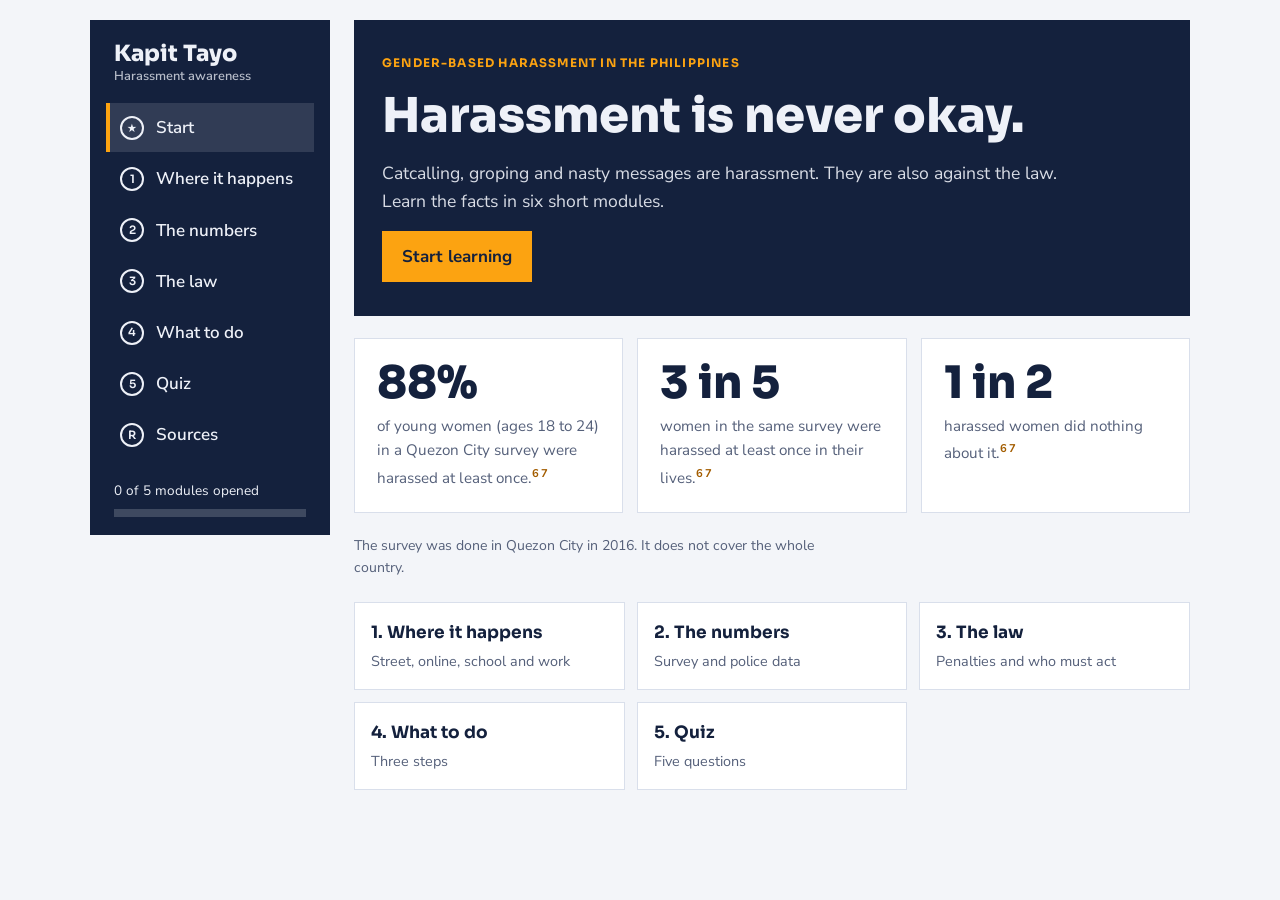
==== index.html @ bfb2dc69 "Add files via upload" ====
<!doctype html>
<html lang="en">
<head>
<meta charset="utf-8">
<meta name="viewport" content="width=device-width, initial-scale=1">
<title>Kapit Tayo</title>
<link rel="preconnect" href="https://fonts.googleapis.com">
<link rel="preconnect" href="https://fonts.gstatic.com" crossorigin>
<link href="https://fonts.googleapis.com/css2?family=Nunito+Sans:wght@400;600;700&family=Sora:wght@600;700;800&display=swap" rel="stylesheet">
<link rel="stylesheet" href="style.css">

</head>
<body>
<div class="app">
  <aside class="side">
    <div class="brand">Kapit Tayo<span>Harassment awareness</span></div>
    <nav class="nav" id="nav" aria-label="Modules"></nav>
    <div class="prog"><span id="prog-t">0 of 6 modules opened</span><div class="bar"><i id="prog-b"></i></div></div>
  </aside>

  <main class="main">

    <!-- START -->
    <section class="mod" id="m-start">
      <div class="hero">
        <span class="eyebrow">Gender-based harassment in the Philippines</span>
        <h1>Harassment is never okay.</h1>
        <p>Catcalling, groping and nasty messages are harassment. They are also against the law. Learn the facts in six short modules.</p>
        <button class="btn" type="button" data-go="places">Start learning</button>
      </div>
      <div class="grid3">
        <div class="card big-card"><span class="big">88%</span><p>of young women (ages 18 to 24) in a Quezon City survey were harassed at least once.<sup><a href="#r6">6</a><a href="#r7">7</a></sup></p></div>
        <div class="card big-card"><span class="big">3 in 5</span><p>women in the same survey were harassed at least once in their lives.<sup><a href="#r6">6</a><a href="#r7">7</a></sup></p></div>
        <div class="card big-card"><span class="big">1 in 2</span><p>harassed women did nothing about it.<sup><a href="#r6">6</a><a href="#r7">7</a></sup></p></div>
      </div>
      <p class="note">The survey was done in Quezon City in 2016. It does not cover the whole country.</p>
      <div class="todo" id="todo"></div>
    </section>

    <!-- PLACES -->
    <section class="mod" id="m-places" hidden>
      <div class="mod-head"><span class="eyebrow">Module 1</span><h2>Where it happens</h2><p>One law, the Safe Spaces Act (RA 11313), covers all three places. Open each one.<sup><a href="#r1">1</a><a href="#r4">4</a></sup></p></div>
      <details class="acc" open>
        <summary>On the street and in public</summary>
        <div class="acc-body">
          <div><h3>What it looks like</h3><ul><li>Catcalling and whistling</li><li>Unwanted invitations</li><li>Sexist or hateful insults</li><li>Touching or groping</li><li>Flashing</li></ul><p class="note" style="margin-top:8px">All are listed in the Act.<sup><a href="#r3">3</a></sup></p></div>
          <div><h3>What the law says</h3><p>It is a crime in streets, jeepneys, malls and other public places.<sup><a href="#r14">14</a></sup></p><p>A first offense can mean a fine starting at PHP 1,000 plus community service. Serious acts can mean jail or a PHP 30,000 fine.<sup><a href="#r1">1</a></sup></p></div>
          <div><h3>What to do</h3><p>Tell the staff of the place, the police or your local hotline. They must call the police and share CCTV footage when a court asks.<sup><a href="#r2">2</a></sup></p></div>
        </div>
      </details>
      <details class="acc">
        <summary>Online</summary>
        <div class="acc-body">
          <div><h3>What it looks like</h3><ul><li>Online stalking</li><li>Nonstop unwanted messages</li><li>Sexual or sexist threats and insults</li><li>Sharing someone's private photos or videos</li></ul><p class="note" style="margin-top:8px">Listed in the Act.<sup><a href="#r1">1</a><a href="#r4">4</a></sup></p></div>
          <div><h3>What the law says</h3><p>The penalty is a fine of PHP 100,000 to PHP 500,000, jail time, or both.<sup><a href="#r5">5</a></sup></p><p>Private messages count too.<sup><a href="#r1">1</a></sup></p></div>
          <div><h3>What to do</h3><p>Take screenshots first. Then report to the PNP Anti-Cybercrime Group.<sup><a href="#r5">5</a></sup> Its AlengPulis helpline is for women and children.<sup><a href="#r13">13</a></sup></p></div>
        </div>
      </details>
      <details class="acc">
        <summary>At school and at work</summary>
        <div class="acc-body">
          <div><h3>What it looks like</h3><ul><li>Unwanted sexual comments or touching</li><li>Asking for sexual favors</li><li>Behavior that hurts a person's dignity</li></ul><p class="note" style="margin-top:8px">Covered by the Act.<sup><a href="#r1">1</a><a href="#r15">15</a></sup></p></div>
          <div><h3>What the law says</h3><p>The 2019 law widened the old 1995 law.<sup><a href="#r15">15</a></sup></p><p>Bosses and school heads can be punished if they ignore a report.<sup><a href="#r4">4</a></sup></p></div>
          <div><h3>What to do</h3><p>Tell HR or the school committee (CODI). Employers and schools must act on your report.<sup><a href="#r5">5</a></sup></p></div>
        </div>
      </details>
      <button class="btn" type="button" data-go="numbers">Next: The numbers</button>
    </section>

    <!-- NUMBERS -->
    <section class="mod" id="m-numbers" hidden>
      <div class="mod-head"><span class="eyebrow">Module 2</span><h2>The numbers</h2><p>Data from a 2016 survey of women in Quezon City, and from police records on online abuse.</p></div>
      <div class="card">
        <h3 style="margin-bottom:16px">Street harassment survey</h3>
        <div class="rows" id="rows-street"></div>
        <p class="note" style="margin-top:16px">Source: Social Weather Stations for UN Women and Quezon City.<sup><a href="#r6">6</a><a href="#r8">8</a></sup> It shows a pattern, not a count for the whole country.</p>
      </div>
      <div class="grid2">
        <div class="card"><span class="eyebrow">Sextortion cases</span><div class="compare" style="margin-top:8px"><span>110</span><em>&rarr;</em><span>121</span></div><p class="note" style="margin-top:6px"><span class="tag-up">Up 10%</span> from 2022 to 2023.<sup><a href="#r11">11</a></sup> Sextortion means threatening to share private photos to force someone.</p></div>
        <div class="card"><span class="eyebrow">Voyeurism cases</span><div class="compare" style="margin-top:8px"><span>294</span><em>&rarr;</em><span>347</span></div><p class="note" style="margin-top:6px"><span class="tag-up">Up 18%</span> from 2023 to 2024.<sup><a href="#r11">11</a></sup> Voyeurism means secretly recording or spying on someone.</p></div>
      </div>
      <div class="card">
        <h3 style="margin-bottom:6px">Most common online complaints</h3>
        <p class="note" style="margin-bottom:16px">Share of complaints from women and children to the PNP helpline.<sup><a href="#r10">10</a></sup></p>
        <div class="rows" id="rows-online"></div>
        <p class="note" style="margin-top:16px">Many cases are never reported, so the real numbers are higher. Worldwide, nearly 60% of women have faced online violence, says the UN Population Fund.<sup><a href="#r12">12</a></sup> Percent changes are calculated from the source figures.</p>
      </div>
      <button class="btn" type="button" data-go="law">Next: The law</button>
    </section>

    <!-- LAW -->
    <section class="mod" id="m-law" hidden>
      <div class="mod-head"><span class="eyebrow">Module 3</span><h2>The law, simply</h2><p>The Safe Spaces Act was signed in April 2019.<sup><a href="#r1">1</a></sup> Motive does not matter. Saying "it was just a joke" is not an excuse.<sup><a href="#r2">2</a></sup></p></div>
      <div class="ladder">
        <div><span class="eyebrow">Public spaces</span><span class="big">PHP 1,000<small>to PHP 30,000 or 11 to 30 days in jail</small></span><p>For a first offense, depending on the act.<sup><a href="#r1">1</a></sup></p></div>
        <div><span class="eyebrow">Online</span><span class="big">PHP 100,000<small>to PHP 500,000, jail, or both</small></span><p>Set by the court.<sup><a href="#r5">5</a></sup></p></div>
        <div><span class="eyebrow">Whole Act</span><span class="big">6 days<small>to 6 months in prison</small></span><p>Fines run from PHP 1,000 to PHP 500,000.<sup><a href="#r2">2</a></sup></p></div>
      </div>
      <div class="card who">
        <h3>Who has to act</h3>
        <div><b>Bars, malls, cinemas</b><span>Put up warning signs with a hotline number and help victims report.<sup><a href="#r2">2</a><a href="#r14">14</a></sup></span></div>
        <div><b>Local government</b><span>Make local rules and run a hotline.<sup><a href="#r3">3</a></sup></span></div>
        <div><b>Bosses and school heads</b><span>Act on reports, or be held responsible.<sup><a href="#r4">4</a></sup></span></div>
        <div><b>Police online unit</b><span>Takes complaints about online harassment.<sup><a href="#r5">5</a></sup></span></div>
      </div>
      <div class="card">
        <h3 style="margin-bottom:12px">Related laws</h3>
        <div class="chips">
          <div class="chip"><b>RA 11313</b>Safe Spaces Act<sup><a href="#r1">1</a></sup></div>
          <div class="chip"><b>RA 7877</b>Anti-Sexual Harassment Act of 1995<sup><a href="#r15">15</a></sup></div>
          <div class="chip"><b>RA 9710</b>Magna Carta of Women<sup><a href="#r9">9</a></sup></div>
          <div class="chip"><b>RA 9262</b>Law on violence against women and children<sup><a href="#r16">16</a></sup></div>
        </div>
      </div>
      <button class="btn" type="button" data-go="help">Next: What to do</button>
    </section>

    <!-- HELP -->
    <section class="mod" id="m-help" hidden>
      <div class="mod-head"><span class="eyebrow">Module 4</span><h2>What to do</h2><p>Half of the women who were harassed did nothing, and some were too afraid.<sup><a href="#r6">6</a></sup> Go through three steps.</p></div>
      <div class="card stepper" id="stepper" aria-live="polite"></div>
      <button class="btn" type="button" data-go="quiz">Next: Quiz</button>
    </section>

    <!-- QUIZ -->
    <section class="mod" id="m-quiz" hidden>
      <div class="mod-head"><span class="eyebrow">Module 5</span><h2>Check what you learned</h2><p>Five questions. Pick one answer each.</p></div>
      <div class="card q" id="quiz" aria-live="polite"></div>
      <div class="card">
        <h3 style="margin-bottom:12px">Talk about it</h3>
        <div class="grid3">
          <p>Have you seen this happen? What did people do?</p>
          <p>Why do some people stay silent?</p>
          <p>How can our school or barangay make reporting easier?</p>
        </div>
      </div>
    </section>

    <!-- SOURCES -->
    <section class="mod" id="m-sources" hidden>
      <div class="mod-head"><span class="eyebrow">References</span><h2>Sources</h2></div>
      <div class="card">
        <ol class="refs">
          <li id="r1">Rappler. <em>Duterte signs Safe Spaces Act (RA 11313)</em>, April 2019. <a href="https://www.rappler.com/?p=235481" target="_blank" rel="noopener">rappler.com</a></li>
          <li id="r2">PTV News. <em>PRRD signs law imposing heftier fines for sexual harassment</em>. <a href="https://ptvnews.ph/?p=125613" target="_blank" rel="noopener">ptvnews.ph</a></li>
          <li id="r3">Senate of the Philippines. <em>Legislative bulletin: RA 11313, Safe Spaces Act</em>, September 2020. <a href="https://legacy.senate.gov.ph/publications/ELLS/IB%20RA%2011313%20PCW.pdf" target="_blank" rel="noopener">legacy.senate.gov.ph</a></li>
          <li id="r4">Asian Development Bank, Law and Policy Reform. <em>Safe Spaces Act, Republic Act No. 11313</em>. <a href="https://lpr.adb.org/resource/safe-spaces-act-republic-act-no-11313-philippines" target="_blank" rel="noopener">lpr.adb.org</a></li>
          <li id="r5">Jur.ph. <em>Safe Spaces Act: definitions, penalties and mandates</em>. <a href="https://jur.ph/law/facts/safe-spaces-act" target="_blank" rel="noopener">jur.ph</a></li>
          <li id="r6">UN Women Asia-Pacific. <em>QC's pioneering law to stop street harassment</em>, March 2016. <a href="https://asiapacific.unwomen.org/en/news-and-events/stories/2016/03/qcs-pioneering-law-to-stop-street-harassment" target="_blank" rel="noopener">asiapacific.unwomen.org</a></li>
          <li id="r7">Rappler. <em>How safe are Philippine streets for women?</em> (SWS Safe Cities Quezon City survey), March 2016. <a href="https://www.rappler.com/?p=124993" target="_blank" rel="noopener">rappler.com</a></li>
          <li id="r8">Stop Street Harassment. <em>New street harassment studies in the Philippines</em>, summarizing the SWS February 2016 survey. <a href="https://stopstreetharassment.org/?p=20716" target="_blank" rel="noopener">stopstreetharassment.org</a></li>
          <li id="r9">BusinessWorld. <em>SWS baseline study on street harassment</em>, by Nickky Faustine P. de Guzman. <a href="https://www.bworldonline.com/?p=11534" target="_blank" rel="noopener">bworldonline.com</a></li>
          <li id="r10">Manila Bulletin. <em>What are the 5 common online crimes vs women and children? PNP-ACG reveals</em>, March 6, 2024. <a href="https://mb.com.ph/2024/3/6/what-are-the-5-common-online-crime-vs-women-and-children-pnp-acg-reveals" target="_blank" rel="noopener">mb.com.ph</a></li>
          <li id="r11">Foundation for Media Alternatives. <em>Online Gender-Based Violence in the Philippines: 2025 Mid-year Report</em> (citing PNP-ACG figures). <a href="https://fma.ph/?p=13188" target="_blank" rel="noopener">fma.ph</a></li>
          <li id="r12">Foundation for Media Alternatives. <em>2024 Online Gender-Based Violence Report</em> (citing UNFPA and the Economist Intelligence Unit). <a href="https://fma.ph/2024-online-gender-based-violence-report/" target="_blank" rel="noopener">fma.ph</a></li>
          <li id="r13">Commission on Human Rights. <em>Statement commending the activation of the PNP virtual helpline for women and children</em>. <a href="https://chr.gov.ph/tl/2024/statements/press-statement/statement-of-the-commission-on-human-rights-commending-the-activation-of-the-pnp-virtual-helpline-for-women-and-children" target="_blank" rel="noopener">chr.gov.ph</a></li>
          <li id="r14">Batas Natin. <em>RA No. 11313, Safe Spaces Act</em> (full text). <a href="https://batasnatin.com/laws/ra-11313" target="_blank" rel="noopener">batasnatin.com</a></li>
          <li id="r15">Interaksyon. <em>Philippines' streets should be safer for women with new law signed</em>, May 29, 2019. <a href="https://interaksyon.philstar.com/trends-spotlights/2019/05/29/149719/safe-streets-public-spaces-act/amp/" target="_blank" rel="noopener">interaksyon.philstar.com</a></li>
          <li id="r16">Foundation for Media Alternatives. <em>Mapping online gender-based violence in the Philippines</em>, 2018 (names RA 9262 among laws applied by the PNP-ACG). <a href="https://fma.ph/recognising-and-responding-online-gender-based-violence-in-the-philippines/" target="_blank" rel="noopener">fma.ph</a></li>
        </ol>
      </div>
      <p class="foot">Midterm project: Gender-responsive Digital Platform. Statistics were last checked in October 2026.</p>
    </section>
  </main>
</div>

<script src="script.js"></script>

</body>
</html>
---- style.css ----
html { color-scheme: light; }
body { margin: 0; }
img { max-width: 100%; }
[hidden] { display: none !important; }

/* Layout concept: a small learning app. A navy sidebar lists the modules, one module shows at a time in the main panel, and a progress counter tracks what has been opened. */
:root {
  --bg: #f3f5f9;
  --card: #ffffff;
  --fg: #14213d;
  --muted: #55607a;
  --line: #d9dfeb;
  --side: #14213d;
  --on-side: #eef1f8;
  --accent: #fca311;
  --accent-ink: #14213d;
  --accent-text: #a35d00;
  --ok: #17784b;
  --bad: #b3261e;
  --font-display: "Sora", system-ui, sans-serif;
  --font-body: "Nunito Sans", system-ui, -apple-system, "Segoe UI", sans-serif;
}
@media (prefers-color-scheme: dark) {
  :root:not([data-theme="light"]) {
    --bg: #0b1120; --card: #141c30; --fg: #e9eef8; --muted: #9aa7c2; --line: #263250;
    --side: #080d19; --on-side: #eef1f8; --accent-text: #fca311; --ok: #4fd09a; --bad: #ff8d84; color-scheme: dark;
  }
}
:root[data-theme="dark"] {
  --bg: #0b1120; --card: #141c30; --fg: #e9eef8; --muted: #9aa7c2; --line: #263250;
  --side: #080d19; --on-side: #eef1f8; --accent-text: #fca311; --ok: #4fd09a; --bad: #ff8d84; color-scheme: dark;
}

* { box-sizing: border-box; }
body { background: var(--bg); color: var(--fg); font-family: var(--font-body); font-size: 17px; line-height: 1.6; padding-inline: 16px; padding-block: 20px 40px; }
.app { max-width: 1100px; margin-inline: auto; display: grid; grid-template-columns: 240px minmax(0, 1fr); gap: 24px; align-items: start; }
h1, h2, h3 { font-family: var(--font-display); margin: 0; line-height: 1.12; text-wrap: balance; }
h1 { font-size: clamp(2rem, 5vw, 3rem); font-weight: 800; }
h2 { font-size: clamp(1.6rem, 4vw, 2.2rem); font-weight: 800; }
h3 { font-size: 1.1rem; font-weight: 700; }
p { margin: 0; max-width: 62ch; }
a { color: var(--accent-text); text-underline-offset: 3px; }
button, summary { font: inherit; }
a:focus-visible, button:focus-visible, summary:focus-visible { outline: 3px solid var(--accent); outline-offset: 2px; }
sup a { font-size: 0.7rem; text-decoration: none; font-weight: 700; padding: 0 1px; }
.eyebrow { font-family: var(--font-display); font-size: 0.74rem; font-weight: 700; letter-spacing: 0.1em; text-transform: uppercase; color: var(--accent-text); }

/* sidebar */
.side { background: var(--side); color: var(--on-side); padding: 22px 16px 18px; position: sticky; top: 16px; display: flex; flex-direction: column; gap: 20px; }
.brand { font-family: var(--font-display); font-weight: 800; font-size: 1.4rem; line-height: 1; padding-inline: 8px; }
.brand span { display: block; font-family: var(--font-body); font-weight: 600; font-size: 0.8rem; opacity: 0.75; margin-top: 6px; }
.nav { display: flex; flex-direction: column; gap: 2px; }
.nav button { display: flex; align-items: center; gap: 12px; text-align: left; background: transparent; color: var(--on-side); border: 0; border-left: 4px solid transparent; padding: 11px 10px; cursor: pointer; font-weight: 600; }
.nav button:hover { background: rgba(255, 255, 255, 0.08); }
.nav button[aria-current="page"] { background: rgba(255, 255, 255, 0.12); border-left-color: var(--accent); }
.nav .n { width: 24px; height: 24px; border: 2px solid var(--on-side); border-radius: 50%; display: grid; place-items: center; font-size: 0.72rem; font-family: var(--font-display); flex: none; }
.nav button.seen .n { background: var(--accent); border-color: var(--accent); color: var(--accent-ink); }
.prog { padding-inline: 8px; font-size: 0.85rem; }
.prog .bar { height: 8px; background: rgba(255, 255, 255, 0.18); margin-top: 8px; }
.prog .bar i { display: block; height: 100%; width: 0; background: var(--accent); }

/* main */
.main { min-width: 0; }
.mod[hidden] { display: none; }
.mod { display: flex; flex-direction: column; gap: 22px; }
.mod-head { display: flex; flex-direction: column; gap: 8px; }
.mod-head p { color: var(--muted); }
.card { background: var(--card); border: 1px solid var(--line); padding: 22px; }
.grid3 { display: grid; grid-template-columns: repeat(3, minmax(0, 1fr)); gap: 14px; }
.grid2 { display: grid; grid-template-columns: repeat(2, minmax(0, 1fr)); gap: 14px; }
.btn { background: var(--accent); color: var(--accent-ink); border: 0; font-weight: 700; padding: 12px 20px; cursor: pointer; align-self: flex-start; }
.btn.ghost { background: transparent; color: var(--fg); border: 2px solid var(--fg); padding: 10px 18px; }
.btn:disabled { opacity: 0.4; cursor: default; }
.note { font-size: 0.88rem; color: var(--muted); }

/* start */
.hero { background: var(--side); color: var(--on-side); padding: 34px 28px; display: flex; flex-direction: column; gap: 16px; }
.hero p { color: var(--on-side); opacity: 0.9; font-size: 1.1rem; }
.hero .eyebrow { color: var(--accent); }
.big { font-family: var(--font-display); font-weight: 800; font-size: 2.8rem; line-height: 1; }
.big-card { display: flex; flex-direction: column; gap: 8px; }
.big-card p { font-size: 0.95rem; color: var(--muted); }
.todo { display: grid; grid-template-columns: repeat(3, minmax(0, 1fr)); gap: 12px; }
.todo button { text-align: left; background: var(--card); border: 1px solid var(--line); color: var(--fg); padding: 16px; cursor: pointer; display: flex; flex-direction: column; gap: 4px; }
.todo button:hover { border-color: var(--accent); }
.todo b { font-family: var(--font-display); }
.todo span { font-size: 0.9rem; color: var(--muted); }

/* accordion */
details.acc { background: var(--card); border: 1px solid var(--line); }
details.acc summary { cursor: pointer; padding: 18px 20px; font-family: var(--font-display); font-weight: 700; font-size: 1.1rem; list-style: none; display: flex; justify-content: space-between; align-items: center; gap: 12px; }
details.acc summary::-webkit-details-marker { display: none; }
details.acc summary::after { content: "+"; font-size: 1.6rem; line-height: 1; color: var(--accent-text); flex: none; }
details.acc[open] summary::after { content: "\2212"; }
details.acc[open] summary { border-bottom: 1px solid var(--line); }
.acc-body { padding: 18px 20px 22px; display: grid; grid-template-columns: repeat(3, minmax(0, 1fr)); gap: 20px; }
.acc-body h3 { color: var(--accent-text); font-size: 0.78rem; letter-spacing: 0.1em; text-transform: uppercase; margin-bottom: 8px; }
.acc-body ul { margin: 0; padding-left: 20px; display: grid; gap: 4px; font-size: 0.97rem; }
.acc-body p { font-size: 0.97rem; }
.acc-body p + p { margin-top: 8px; }

/* bars */
.rows { display: grid; gap: 16px; }
.row-top { display: flex; justify-content: space-between; align-items: baseline; gap: 14px; }
.row-top b { font-family: var(--font-display); font-size: 1.3rem; white-space: nowrap; font-variant-numeric: tabular-nums; }
.row .track { height: 12px; background: var(--line); margin-top: 6px; }
.row .track i { display: block; height: 100%; width: var(--w); background: var(--fg); }
.row.hot .track i { background: var(--accent); }
.compare { display: flex; align-items: baseline; gap: 12px; flex-wrap: wrap; font-family: var(--font-display); font-weight: 800; }
.compare span { font-size: 2.6rem; line-height: 1; font-variant-numeric: tabular-nums; }
.compare em { font-style: normal; color: var(--accent-text); font-size: 1.4rem; }
.compare small { font-family: var(--font-body); font-weight: 600; font-size: 0.85rem; color: var(--muted); }
.tag-up { display: inline-block; background: var(--accent); color: var(--accent-ink); font-weight: 700; font-size: 0.78rem; padding: 2px 9px; }

/* law */
.ladder { display: grid; grid-template-columns: repeat(3, minmax(0, 1fr)); gap: 0; border: 1px solid var(--line); background: var(--card); }
.ladder > div { padding: 20px; display: flex; flex-direction: column; gap: 6px; }
.ladder > div + div { border-left: 1px solid var(--line); }
.ladder .big { font-size: 1.9rem; }
.ladder .big small { font-size: 0.9rem; font-weight: 700; display: block; font-family: var(--font-body); color: var(--muted); margin-top: 4px; }
.ladder p { font-size: 0.93rem; color: var(--muted); }
.who { display: flex; flex-direction: column; gap: 10px; }
.who > div { display: grid; grid-template-columns: minmax(0, 11rem) minmax(0, 1fr); gap: 14px; padding: 14px 0; border-bottom: 1px solid var(--line); }
.who > div:last-child { border-bottom: 0; }
.who b { font-family: var(--font-display); font-size: 0.98rem; }
.chips { display: flex; flex-wrap: wrap; gap: 10px; }
.chip { background: var(--bg); border: 1px solid var(--line); padding: 10px 14px; font-size: 0.92rem; }
.chip b { font-family: var(--font-display); margin-right: 6px; }

/* stepper */
.stepper { display: flex; flex-direction: column; gap: 18px; }
.dots { display: flex; gap: 8px; }
.dots i { width: 36px; height: 6px; background: var(--line); }
.dots i.on { background: var(--accent); }
.stepbox { display: grid; grid-template-columns: 90px minmax(0, 1fr); gap: 20px; align-items: start; min-height: 150px; }
.stepbox .num { font-family: var(--font-display); font-weight: 800; font-size: 5rem; line-height: 0.9; color: var(--accent); }
.stepbox h3 { font-size: 1.5rem; margin-bottom: 8px; }
.btns { display: flex; gap: 10px; }

/* quiz */
.q h3 { font-size: 1.35rem; margin-bottom: 16px; }
.opts { display: grid; gap: 10px; }
.opt { text-align: left; background: var(--bg); color: var(--fg); border: 2px solid var(--line); padding: 13px 16px; cursor: pointer; }
.opt:hover:not(:disabled) { border-color: var(--accent); }
.opt.right { border-color: var(--ok); background: color-mix(in srgb, var(--ok) 14%, var(--card)); }
.opt.wrong { border-color: var(--bad); background: color-mix(in srgb, var(--bad) 12%, var(--card)); }
.opt:disabled { cursor: default; }
.why { margin-top: 16px; min-height: 3em; font-size: 0.97rem; }
.score { font-family: var(--font-display); font-weight: 800; font-size: 3rem; }

/* refs */
.refs { margin: 0; padding-left: 26px; display: grid; gap: 10px; font-size: 0.92rem; }
.refs a { word-break: break-word; }
.foot { font-size: 0.84rem; color: var(--muted); max-width: 70ch; }

@media (max-width: 860px) {
  body { font-size: 16px; padding-block: 0 32px; }
  .app { grid-template-columns: minmax(0, 1fr); gap: 16px; }
  .side { position: sticky; top: env(safe-area-inset-top, 0px); z-index: 10; margin-inline: -16px; padding: 10px 16px 0; gap: 4px; }
  .brand { padding: 0; font-size: 1.15rem; display: flex; align-items: baseline; justify-content: space-between; gap: 10px; }
  .brand span { margin: 0; font-size: 0.75rem; }
  .nav { flex-direction: row; overflow-x: auto; scrollbar-width: none; gap: 0; }
  .nav button { border-left: 0; border-bottom: 4px solid transparent; padding: 10px 12px; white-space: nowrap; }
  .nav button[aria-current="page"] { border-bottom-color: var(--accent); }
  .prog { display: none; }
  .grid3, .grid2, .todo, .acc-body, .ladder { grid-template-columns: minmax(0, 1fr); }
  .ladder > div + div { border-left: 0; border-top: 1px solid var(--line); }
  .who > div { grid-template-columns: minmax(0, 1fr); gap: 4px; }
  .stepbox { grid-template-columns: minmax(0, 1fr); gap: 8px; }
  .stepbox .num { font-size: 3.4rem; }
  .hero { padding: 26px 20px; }
}
@media (prefers-reduced-motion: reduce) { * { scroll-behavior: auto !important; transition: none !important; } }
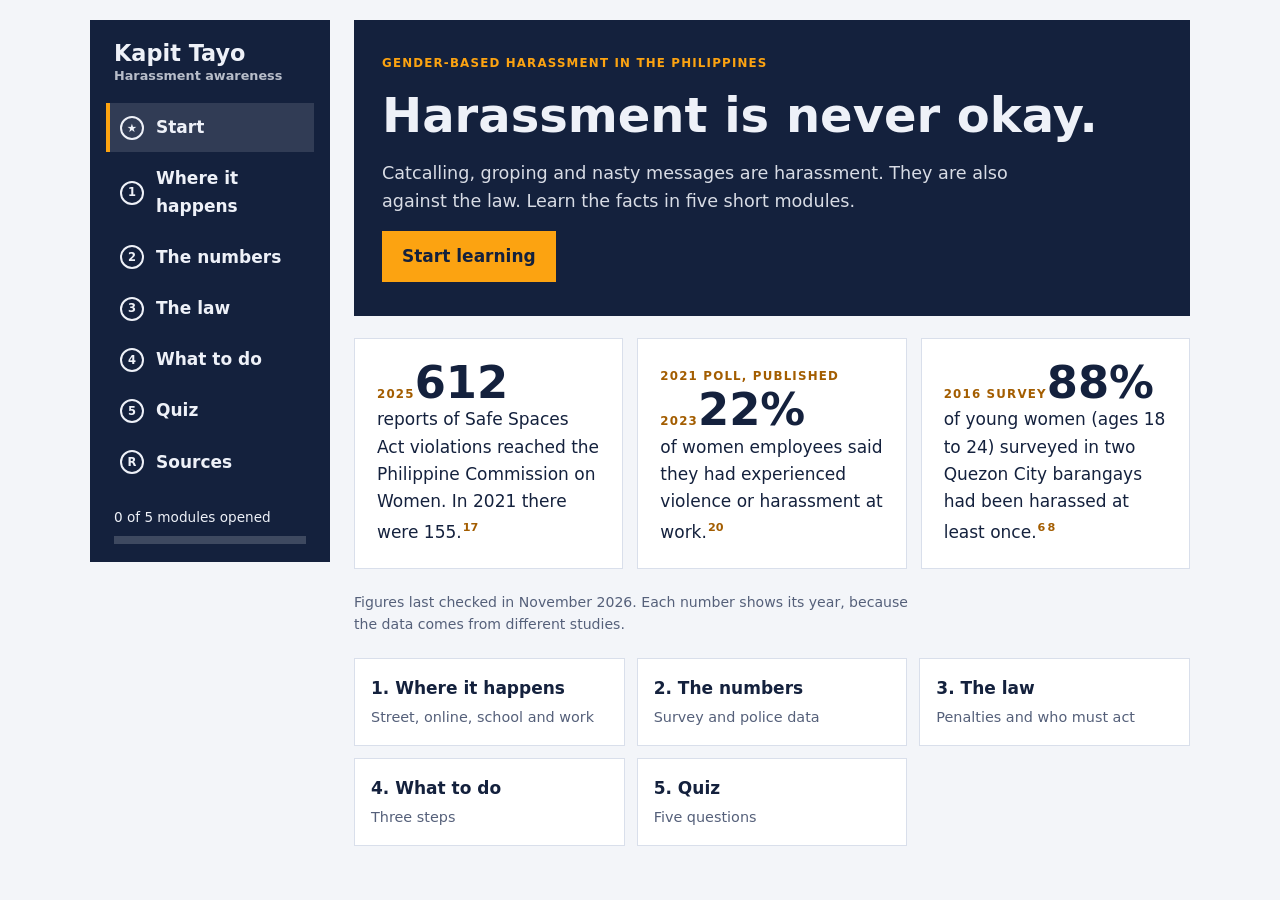
==== commit 406ec514: "Update module counts and content in index.html" ====
--- a/index.html
+++ b/index.html
@@ -6,16 +6,15 @@
 <title>Kapit Tayo</title>
 <link rel="preconnect" href="https://fonts.googleapis.com">
 <link rel="preconnect" href="https://fonts.gstatic.com" crossorigin>
-<link href="https://fonts.googleapis.com/css2?family=Nunito+Sans:wght@400;600;700&family=Sora:wght@600;700;800&display=swap" rel="stylesheet">
+<link href="https://fonts.googleapis.com/css2?family=Nunito:wght@400;600;700;800&display=swap" rel="stylesheet">
 <link rel="stylesheet" href="style.css">
-
 </head>
 <body>
 <div class="app">
   <aside class="side">
     <div class="brand">Kapit Tayo<span>Harassment awareness</span></div>
     <nav class="nav" id="nav" aria-label="Modules"></nav>
-    <div class="prog"><span id="prog-t">0 of 6 modules opened</span><div class="bar"><i id="prog-b"></i></div></div>
+    <div class="prog"><span id="prog-t">0 of 5 modules opened</span><div class="bar"><i id="prog-b"></i></div></div>
   </aside>
 
   <main class="main">
@@ -25,15 +24,15 @@
       <div class="hero">
         <span class="eyebrow">Gender-based harassment in the Philippines</span>
         <h1>Harassment is never okay.</h1>
-        <p>Catcalling, groping and nasty messages are harassment. They are also against the law. Learn the facts in six short modules.</p>
-        <button class="btn" type="button" data-go="places">Start learning</button>
+        <p>Catcalling, groping and nasty messages are harassment. They are also against the law. Learn the facts in five short modules.</p>
+        <button class="btn gold" type="button" data-go="places">Start learning</button>
       </div>
       <div class="grid3">
-        <div class="card big-card"><span class="big">88%</span><p>of young women (ages 18 to 24) in a Quezon City survey were harassed at least once.<sup><a href="#r6">6</a><a href="#r7">7</a></sup></p></div>
-        <div class="card big-card"><span class="big">3 in 5</span><p>women in the same survey were harassed at least once in their lives.<sup><a href="#r6">6</a><a href="#r7">7</a></sup></p></div>
-        <div class="card big-card"><span class="big">1 in 2</span><p>harassed women did nothing about it.<sup><a href="#r6">6</a><a href="#r7">7</a></sup></p></div>
-      </div>
-      <p class="note">The survey was done in Quezon City in 2016. It does not cover the whole country.</p>
+        <div class="card fig"><span class="eyebrow">2025</span><span class="big">612</span><p>reports of Safe Spaces Act violations reached the Philippine Commission on Women. In 2021 there were 155.<sup><a href="#r17">17</a></sup></p></div>
+        <div class="card fig"><span class="eyebrow">2021 poll, published 2023</span><span class="big">22%</span><p>of women employees said they had experienced violence or harassment at work.<sup><a href="#r20">20</a></sup></p></div>
+        <div class="card fig"><span class="eyebrow">2016 survey</span><span class="big">88%</span><p>of young women (ages 18 to 24) surveyed in two Quezon City barangays had been harassed at least once.<sup><a href="#r6">6</a><a href="#r8">8</a></sup></p></div>
+      </div>
+      <p class="note">Figures last checked in November 2026. Each number shows its year, because the data comes from different studies.</p>
       <div class="todo" id="todo"></div>
     </section>
 
@@ -69,22 +68,56 @@
 
     <!-- NUMBERS -->
     <section class="mod" id="m-numbers" hidden>
-      <div class="mod-head"><span class="eyebrow">Module 2</span><h2>The numbers</h2><p>Data from a 2016 survey of women in Quezon City, and from police records on online abuse.</p></div>
-      <div class="card">
-        <h3 style="margin-bottom:16px">Street harassment survey</h3>
+      <div class="mod-head"><span class="eyebrow">Module 2</span><h2>The numbers</h2><p>Newest figures first. Each card shows its year and its source.</p></div>
+
+      <div class="card">
+        <div class="card-top"><h3>Reports under the Safe Spaces Act</h3><span class="year">2021 to 2025</span></div>
+        <p class="note">Cases reported to the Philippine Commission on Women (PCW).<sup><a href="#r17">17</a></sup></p>
+        <div class="rows" id="rows-pcw"></div>
+        <p class="note">The PCW says the rise may mean more victims are speaking up, not that harassment itself grew. The PCW also received court orders linked to the Act: 2 in 2022 and 11 in 2025.<sup><a href="#r17">17</a></sup></p>
+      </div>
+
+      <div class="grid3">
+        <div class="card">
+          <span class="eyebrow">Sextortion cases</span>
+          <div class="compare"><span class="big">110</span><em>&rarr;</em><span class="big">121</span></div>
+          <p class="note"><span class="tag-up">Up 10%</span> from 2022 to 2023.<sup><a href="#r11">11</a></sup> Sextortion means threatening to share private photos to force someone.</p>
+        </div>
+        <div class="card">
+          <span class="eyebrow">Voyeurism cases</span>
+          <div class="compare"><span class="big">294</span><em>&rarr;</em><span class="big">347</span></div>
+          <p class="note"><span class="tag-up">Up 18%</span> from 2023 to 2024.<sup><a href="#r18">18</a></sup> Voyeurism means secretly recording or spying on someone.</p>
+        </div>
+        <div class="card">
+          <span class="eyebrow">Voyeurism, Jan 1 to May 1</span>
+          <div class="compare"><span class="big">141</span><em>&rarr;</em><span class="big">86</span></div>
+          <p class="note"><span class="tag-down">Down 39%</span> from 2024 to 2025.<sup><a href="#r19">19</a></sup> The police credit awareness campaigns.</p>
+        </div>
+      </div>
+      <p class="note">These are cases received by the Philippine National Police (PNP) Anti-Cybercrime Group. Many cases are never reported, so the real numbers are higher.</p>
+
+      <div class="grid2">
+        <div class="card">
+          <h3>Online complaints from women and children</h3>
+          <p class="note">Share of complaints to the PNP helpline.<sup><a href="#r10">10</a></sup></p>
+          <div class="rows" id="rows-online"></div>
+          <p class="note">Debt collection harassment ranked third, but the source gives no percentage for it.<sup><a href="#r10">10</a></sup></p>
+        </div>
+        <div class="card">
+          <h3>At work</h3>
+          <p class="note">Employees who said they had experienced workplace violence or harassment. World Risk Poll 2021, 1,000 Filipinos.<sup><a href="#r20">20</a></sup></p>
+          <div class="rows" id="rows-work"></div>
+          <p class="note">This counts all kinds of violence and harassment, not only sexual harassment.</p>
+        </div>
+      </div>
+
+      <div class="card">
+        <div class="card-top"><h3>Street harassment survey</h3><span class="older">Older data, 2016</span></div>
+        <p class="note">Social Weather Stations (SWS) survey for UN Women and Quezon City, February 2016. It covered two Quezon City barangays, Payatas and Bagong Silangan, so it does not show national rates. It is still the most detailed Philippine street survey we found.<sup><a href="#r6">6</a><a href="#r8">8</a></sup></p>
         <div class="rows" id="rows-street"></div>
-        <p class="note" style="margin-top:16px">Source: Social Weather Stations for UN Women and Quezon City.<sup><a href="#r6">6</a><a href="#r8">8</a></sup> It shows a pattern, not a count for the whole country.</p>
-      </div>
-      <div class="grid2">
-        <div class="card"><span class="eyebrow">Sextortion cases</span><div class="compare" style="margin-top:8px"><span>110</span><em>&rarr;</em><span>121</span></div><p class="note" style="margin-top:6px"><span class="tag-up">Up 10%</span> from 2022 to 2023.<sup><a href="#r11">11</a></sup> Sextortion means threatening to share private photos to force someone.</p></div>
-        <div class="card"><span class="eyebrow">Voyeurism cases</span><div class="compare" style="margin-top:8px"><span>294</span><em>&rarr;</em><span>347</span></div><p class="note" style="margin-top:6px"><span class="tag-up">Up 18%</span> from 2023 to 2024.<sup><a href="#r11">11</a></sup> Voyeurism means secretly recording or spying on someone.</p></div>
-      </div>
-      <div class="card">
-        <h3 style="margin-bottom:6px">Most common online complaints</h3>
-        <p class="note" style="margin-bottom:16px">Share of complaints from women and children to the PNP helpline.<sup><a href="#r10">10</a></sup></p>
-        <div class="rows" id="rows-online"></div>
-        <p class="note" style="margin-top:16px">Many cases are never reported, so the real numbers are higher. Worldwide, nearly 60% of women have faced online violence, says the UN Population Fund.<sup><a href="#r12">12</a></sup> Percent changes are calculated from the source figures.</p>
-      </div>
+      </div>
+
+      <p class="note">Worldwide, nearly 60% of women have faced online violence, says the UN Population Fund.<sup><a href="#r12">12</a></sup> Percent changes on this page are calculated from the source figures.</p>
       <button class="btn" type="button" data-go="law">Next: The law</button>
     </section>
 
@@ -92,9 +125,9 @@
     <section class="mod" id="m-law" hidden>
       <div class="mod-head"><span class="eyebrow">Module 3</span><h2>The law, simply</h2><p>The Safe Spaces Act was signed in April 2019.<sup><a href="#r1">1</a></sup> Motive does not matter. Saying "it was just a joke" is not an excuse.<sup><a href="#r2">2</a></sup></p></div>
       <div class="ladder">
-        <div><span class="eyebrow">Public spaces</span><span class="big">PHP 1,000<small>to PHP 30,000 or 11 to 30 days in jail</small></span><p>For a first offense, depending on the act.<sup><a href="#r1">1</a></sup></p></div>
-        <div><span class="eyebrow">Online</span><span class="big">PHP 100,000<small>to PHP 500,000, jail, or both</small></span><p>Set by the court.<sup><a href="#r5">5</a></sup></p></div>
-        <div><span class="eyebrow">Whole Act</span><span class="big">6 days<small>to 6 months in prison</small></span><p>Fines run from PHP 1,000 to PHP 500,000.<sup><a href="#r2">2</a></sup></p></div>
+        <div><span class="eyebrow">Public spaces</span><span class="big">PHP 1,000</span><span class="sub">up to PHP 30,000 or 11 to 30 days in jail, for a first offense</span><p>The penalty depends on the act.<sup><a href="#r1">1</a></sup></p></div>
+        <div><span class="eyebrow">Online</span><span class="big">PHP 100,000</span><span class="sub">up to PHP 500,000, jail time, or both</span><p>The court decides.<sup><a href="#r5">5</a></sup></p></div>
+        <div><span class="eyebrow">Public vehicles</span><span class="big">License</span><span class="sub">offenders can lose their license</span><p>Applies to harassment in public utility vehicles.<sup><a href="#r4">4</a></sup></p></div>
       </div>
       <div class="card who">
         <h3>Who has to act</h3>
@@ -117,14 +150,14 @@
 
     <!-- HELP -->
     <section class="mod" id="m-help" hidden>
-      <div class="mod-head"><span class="eyebrow">Module 4</span><h2>What to do</h2><p>Half of the women who were harassed did nothing, and some were too afraid.<sup><a href="#r6">6</a></sup> Go through three steps.</p></div>
+      <div class="mod-head"><span class="eyebrow">Module 4</span><h2>What to do</h2><p>In the 2016 survey, half of the women who were harassed did nothing, and some were too afraid.<sup><a href="#r6">6</a></sup> Go through three steps.</p></div>
       <div class="card stepper" id="stepper" aria-live="polite"></div>
       <button class="btn" type="button" data-go="quiz">Next: Quiz</button>
     </section>
 
     <!-- QUIZ -->
     <section class="mod" id="m-quiz" hidden>
-      <div class="mod-head"><span class="eyebrow">Module 5</span><h2>Check what you learned</h2><p>Five questions. Pick one answer each.</p></div>
+      <div class="mod-head"><span class="eyebrow">Module 5</span><h2>Check what you learned</h2><p>Six questions. Pick one answer each.</p></div>
       <div class="card q" id="quiz" aria-live="polite"></div>
       <div class="card">
         <h3 style="margin-bottom:12px">Talk about it</h3>
@@ -151,20 +184,22 @@
           <li id="r8">Stop Street Harassment. <em>New street harassment studies in the Philippines</em>, summarizing the SWS February 2016 survey. <a href="https://stopstreetharassment.org/?p=20716" target="_blank" rel="noopener">stopstreetharassment.org</a></li>
           <li id="r9">BusinessWorld. <em>SWS baseline study on street harassment</em>, by Nickky Faustine P. de Guzman. <a href="https://www.bworldonline.com/?p=11534" target="_blank" rel="noopener">bworldonline.com</a></li>
           <li id="r10">Manila Bulletin. <em>What are the 5 common online crimes vs women and children? PNP-ACG reveals</em>, March 6, 2024. <a href="https://mb.com.ph/2024/3/6/what-are-the-5-common-online-crime-vs-women-and-children-pnp-acg-reveals" target="_blank" rel="noopener">mb.com.ph</a></li>
-          <li id="r11">Foundation for Media Alternatives. <em>Online Gender-Based Violence in the Philippines: 2025 Mid-year Report</em> (citing PNP-ACG figures). <a href="https://fma.ph/?p=13188" target="_blank" rel="noopener">fma.ph</a></li>
-          <li id="r12">Foundation for Media Alternatives. <em>2024 Online Gender-Based Violence Report</em> (citing UNFPA and the Economist Intelligence Unit). <a href="https://fma.ph/2024-online-gender-based-violence-report/" target="_blank" rel="noopener">fma.ph</a></li>
+          <li id="r11">Foundation for Media Alternatives. <em>Online Gender-Based Violence in the Philippines: 2025 Mid-year Report</em> (citing PNP-ACG sextortion figures for 2022 and 2023). <a href="https://fma.ph/online-gender-based-violence-in-the-philippines-2025-mid-year-report/" target="_blank" rel="noopener">fma.ph</a></li>
+          <li id="r12">Foundation for Media Alternatives. <em>2024 Online Gender-Based Violence Report</em> (citing the UN Population Fund). <a href="https://fma.ph/2024-online-gender-based-violence-report/" target="_blank" rel="noopener">fma.ph</a></li>
           <li id="r13">Commission on Human Rights. <em>Statement commending the activation of the PNP virtual helpline for women and children</em>. <a href="https://chr.gov.ph/tl/2024/statements/press-statement/statement-of-the-commission-on-human-rights-commending-the-activation-of-the-pnp-virtual-helpline-for-women-and-children" target="_blank" rel="noopener">chr.gov.ph</a></li>
           <li id="r14">Batas Natin. <em>RA No. 11313, Safe Spaces Act</em> (full text). <a href="https://batasnatin.com/laws/ra-11313" target="_blank" rel="noopener">batasnatin.com</a></li>
           <li id="r15">Interaksyon. <em>Philippines' streets should be safer for women with new law signed</em>, May 29, 2019. <a href="https://interaksyon.philstar.com/trends-spotlights/2019/05/29/149719/safe-streets-public-spaces-act/amp/" target="_blank" rel="noopener">interaksyon.philstar.com</a></li>
           <li id="r16">Foundation for Media Alternatives. <em>Mapping online gender-based violence in the Philippines</em>, 2018 (names RA 9262 among laws applied by the PNP-ACG). <a href="https://fma.ph/recognising-and-responding-online-gender-based-violence-in-the-philippines/" target="_blank" rel="noopener">fma.ph</a></li>
+          <li id="r17">GMA News Online. <em>Why do sexist remarks and harassment persist despite the Safe Spaces Act?</em>, March 31, 2026 (Philippine Commission on Women data, 2021 to 2025). <a href="https://www.gmanetwork.com/news/publicaffairs/content/982107/why-do-sexist-remarks-and-harassment-persist-despite-the-safe-spaces-act/story" target="_blank" rel="noopener">gmanetwork.com</a></li>
+          <li id="r18">Philippine Daily Inquirer. <em>PNP observes increase in voyeurism, online libel cases in 2024</em>, January 2025 (PNP-ACG data). <a href="https://newsinfo.inquirer.net/2025223/pnp-observes-increase-in-voyeurism-online-libel-cases-in-2024" target="_blank" rel="noopener">newsinfo.inquirer.net</a></li>
+          <li id="r19">Daily Tribune. <em>Voyeurism cases down 39% in Q1 2025: PNP</em>, May 15, 2025 (PNP-ACG data, January 1 to May 1). <a href="https://tribune.net.ph/2025/05/15/voyeurism-cases-down-39-in-q1-2025-pnp" target="_blank" rel="noopener">tribune.net.ph</a></li>
+          <li id="r20">The Philippine Star. <em>Around a fifth of Filipino employees have experienced workplace harassment: poll</em>, January 31, 2023 (Lloyd's Register Foundation and Gallup, World Risk Poll 2021). <a href="https://www.philstar.com/headlines/2023/01/31/2241812/around-fifth-filipino-employees-have-experienced-workplace-harassment-poll" target="_blank" rel="noopener">philstar.com</a></li>
         </ol>
       </div>
-      <p class="foot">Midterm project: Gender-responsive Digital Platform. Statistics were last checked in October 2026.</p>
+      <p class="foot">Midterm project: Gender-responsive Digital Platform. Figures last checked in November 2026.</p>
     </section>
   </main>
 </div>
-
 <script src="script.js"></script>
-
 </body>
 </html>
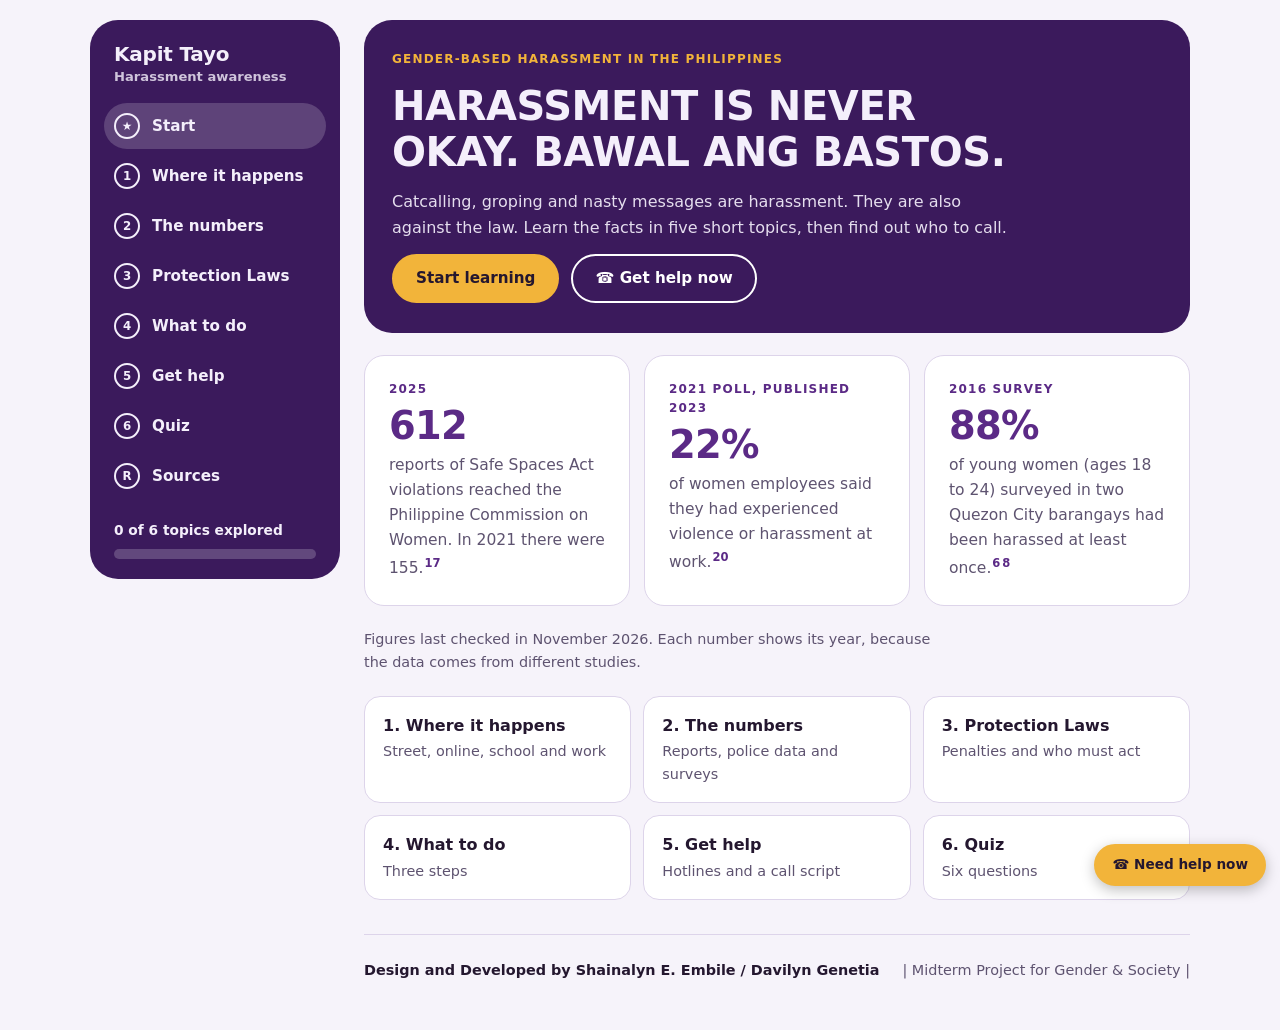
==== commit 113b3d85: "Add hotlines, note-taker and script builder" ====
--- a/index.html
+++ b/index.html
@@ -13,8 +13,8 @@
 <div class="app">
   <aside class="side">
     <div class="brand">Kapit Tayo<span>Harassment awareness</span></div>
-    <nav class="nav" id="nav" aria-label="Modules"></nav>
-    <div class="prog"><span id="prog-t">0 of 5 modules opened</span><div class="bar"><i id="prog-b"></i></div></div>
+    <nav class="nav" id="nav" aria-label="Sections"></nav>
+    <div class="prog"><span id="prog-t">0 of 6 topics explored</span><div class="bar"><i id="prog-b"></i></div></div>
   </aside>
 
   <main class="main">
@@ -23,9 +23,9 @@
     <section class="mod" id="m-start">
       <div class="hero">
         <span class="eyebrow">Gender-based harassment in the Philippines</span>
-        <h1>Harassment is never okay.</h1>
-        <p>Catcalling, groping and nasty messages are harassment. They are also against the law. Learn the facts in five short modules.</p>
-        <button class="btn gold" type="button" data-go="places">Start learning</button>
+        <h1>HARASSMENT IS NEVER OKAY. BAWAL ANG BASTOS. </h1>
+        <p>Catcalling, groping and nasty messages are harassment. They are also against the law. Learn the facts in five short topics, then find out who to call.</p>
+        <div class="btns"><button class="btn gold" type="button" data-go="places">Start learning</button><button class="btn light" type="button" data-go="hotline">&#9742; Get help now</button></div>
       </div>
       <div class="grid3">
         <div class="card fig"><span class="eyebrow">2025</span><span class="big">612</span><p>reports of Safe Spaces Act violations reached the Philippine Commission on Women. In 2021 there were 155.<sup><a href="#r17">17</a></sup></p></div>
@@ -38,7 +38,7 @@
 
     <!-- PLACES -->
     <section class="mod" id="m-places" hidden>
-      <div class="mod-head"><span class="eyebrow">Module 1</span><h2>Where it happens</h2><p>One law, the Safe Spaces Act (RA 11313), covers all three places. Open each one.<sup><a href="#r1">1</a><a href="#r4">4</a></sup></p></div>
+      <div class="mod-head"><span class="eyebrow">1 &middot; Spot it</span><h2>Saan nangyayari? Kahit saan.</h2><p>One law, the Safe Spaces Act (RA 11313), covers all three places. Open each one.<sup><a href="#r1">1</a><a href="#r4">4</a></sup></p></div>
       <details class="acc" open>
         <summary>On the street and in public</summary>
         <div class="acc-body">
@@ -68,7 +68,7 @@
 
     <!-- NUMBERS -->
     <section class="mod" id="m-numbers" hidden>
-      <div class="mod-head"><span class="eyebrow">Module 2</span><h2>The numbers</h2><p>Newest figures first. Each card shows its year and its source.</p></div>
+      <div class="mod-head"><span class="eyebrow">2 &middot; Face the facts</span><h2>Hindi kwento lang. Numero ito.</h2><p>Newest figures first. Each card shows its year and its source.</p></div>
 
       <div class="card">
         <div class="card-top"><h3>Reports under the Safe Spaces Act</h3><span class="year">2021 to 2025</span></div>
@@ -123,7 +123,7 @@
 
     <!-- LAW -->
     <section class="mod" id="m-law" hidden>
-      <div class="mod-head"><span class="eyebrow">Module 3</span><h2>The law, simply</h2><p>The Safe Spaces Act was signed in April 2019.<sup><a href="#r1">1</a></sup> Motive does not matter. Saying "it was just a joke" is not an excuse.<sup><a href="#r2">2</a></sup></p></div>
+      <div class="mod-head"><span class="eyebrow">3 &middot; Know your rights</span><h2>Hindi Lang Alam, Dapat Ipinaglalaban! </h2><p>The Safe Spaces Act was signed in April 2019.<sup><a href="#r1">1</a></sup> Motive does not matter. Saying "it was just a joke" is not an excuse.<sup><a href="#r2">2</a></sup></p></div>
       <div class="ladder">
         <div><span class="eyebrow">Public spaces</span><span class="big">PHP 1,000</span><span class="sub">up to PHP 30,000 or 11 to 30 days in jail, for a first offense</span><p>The penalty depends on the act.<sup><a href="#r1">1</a></sup></p></div>
         <div><span class="eyebrow">Online</span><span class="big">PHP 100,000</span><span class="sub">up to PHP 500,000, jail time, or both</span><p>The court decides.<sup><a href="#r5">5</a></sup></p></div>
@@ -136,28 +136,46 @@
         <div><b>Bosses and school heads</b><span>Act on reports, or be held responsible.<sup><a href="#r4">4</a></sup></span></div>
         <div><b>Police online unit</b><span>Takes complaints about online harassment.<sup><a href="#r5">5</a></sup></span></div>
       </div>
-      <div class="card">
-        <h3 style="margin-bottom:12px">Related laws</h3>
-        <div class="chips">
-          <div class="chip"><b>RA 11313</b>Safe Spaces Act<sup><a href="#r1">1</a></sup></div>
-          <div class="chip"><b>RA 7877</b>Anti-Sexual Harassment Act of 1995<sup><a href="#r15">15</a></sup></div>
-          <div class="chip"><b>RA 9710</b>Magna Carta of Women<sup><a href="#r9">9</a></sup></div>
-          <div class="chip"><b>RA 9262</b>Law on violence against women and children<sup><a href="#r16">16</a></sup></div>
-        </div>
-      </div>
+      <h3>Five laws, one goal: no more bastos</h3>
+      <p class="note" style="margin-top:-12px">Tap a law to see what it is about and how it connects to this site.</p>
+      <details class="acc" open><summary><span><span class="eyebrow" style="display:block">RA 11313</span>Safe Spaces Act (Bawal Bastos Law), 2019</span></summary><div class="acc-body"><div><h3>What it is about</h3><p>Defines and punishes gender-based sexual harassment in streets and public spaces, online, workplaces and schools. It covers strangers and peers, not only people in authority, and tells local governments to run a hotline.<sup><a href="#r3">3</a></sup></p></div><div><h3>How it connects here</h3><p>This is the backbone of this site. Every place you opened, every penalty and the 612 reports to the PCW all come from this law.<sup><a href="#r1">1</a><a href="#r17">17</a></sup></p></div><div><h3>Think of it when</h3><p>Catcalling, unwanted remarks, groping, flashing, online stalking and threats, even if the person says it was a joke.</p></div></div></details>
+      <details class="acc"><summary><span><span class="eyebrow" style="display:block">RA 7877</span>Anti-Sexual Harassment Act, 1995</span></summary><div class="acc-body"><div><h3>What it is about</h3><p>The older law. It punishes sexual harassment in work, education and training settings, mainly when the harasser holds power over you, like a boss or teacher.</p></div><div><h3>How it connects here</h3><p>The 2019 law widened it, so peers and strangers can be held responsible too. This links to the school and work topic.<sup><a href="#r15">15</a></sup></p></div><div><h3>Think of it when</h3><p>A superior pressures you for sexual favors, or an office or school ignores your report.</p></div></div></details>
+      <details class="acc"><summary><span><span class="eyebrow" style="display:block">RA 9262</span>Anti-Violence Against Women and Their Children Act, 2004</span></summary><div class="acc-body"><div><h3>What it is about</h3><p>Protects women and their children from physical, sexual, psychological and economic abuse by a husband, ex, live-in or dating partner. It allows protection orders.</p></div><div><h3>How it connects here</h3><p>Harassment is not always from a stranger. Stalking, threats and nasty messages from an ex can fall here, and the PNP Anti-Cybercrime Group applies this law online.<sup><a href="#r16">16</a></sup></p></div><div><h3>Think of it when</h3><p>A current or former partner keeps messaging, tracking or threatening you.</p></div></div></details>
+      <details class="acc"><summary><span><span class="eyebrow" style="display:block">RA 9995</span>Anti-Photo and Video Voyeurism Act, 2009</span></summary><div class="acc-body"><div><h3>What it is about</h3><p>Punishes taking photos or videos of private or sexual acts or body parts without consent, and copying or sharing them, even if the person first agreed to be recorded.<sup><a href="#r21">21</a></sup></p></div><div><h3>How it connects here</h3><p>This is the law behind the voyeurism numbers in The numbers: 294 to 347 cases from 2023 to 2024.<sup><a href="#r18">18</a></sup> It also matters for leaked private photos.</p></div><div><h3>Think of it when</h3><p>Someone secretly records you, or shares your private photos or videos after a breakup.</p></div></div></details>
+      <details class="acc"><summary><span><span class="eyebrow" style="display:block">RA 9710</span>Magna Carta of Women, 2009</span></summary><div class="acc-body"><div><h3>What it is about</h3><p>A women&rsquo;s human rights law. It commits the State to end discrimination against women and to protect them from violence.</p></div><div><h3>How it connects here</h3><p>It is the bigger promise behind all of these laws: being safe in public and online is a right, not a favor.</p></div><div><h3>Think of it when</h3><p>You want to understand why the State must act, or push your school or barangay to do more.</p></div></div></details>
+      
       <button class="btn" type="button" data-go="help">Next: What to do</button>
     </section>
 
     <!-- HELP -->
     <section class="mod" id="m-help" hidden>
-      <div class="mod-head"><span class="eyebrow">Module 4</span><h2>What to do</h2><p>In the 2016 survey, half of the women who were harassed did nothing, and some were too afraid.<sup><a href="#r6">6</a></sup> Go through three steps.</p></div>
-      <div class="card stepper" id="stepper" aria-live="polite"></div>
-      <button class="btn" type="button" data-go="quiz">Next: Quiz</button>
+      <div class="mod-head"><span class="eyebrow">4 &middot; Hindi ka nag-iisa</span><h2>What to do: Incident action guide</h2><p>Follow these three steps, then use the private note-taker to write down details before you call or file a blotter.</p></div>
+      <div class="grid3">
+        <div class="card stepc"><span class="sn s1">1</span><h3>Ensure safety first</h3><p>Move to a safe, populated area, alert nearby security officers, or call 911 if you are in immediate danger.<sup><a href="#r22">22</a></sup></p></div>
+        <div class="card stepc"><span class="sn s2">2</span><h3>Preserve evidence</h3><p>Take screenshots of DMs and posts. Note the date, time, vehicle plate numbers, or names of eyewitnesses.<sup><a href="#r5">5</a></sup></p></div>
+        <div class="card stepc"><span class="sn s3">3</span><h3>File an official report</h3><p>Report to the Barangay VAW Desk, PNP Aleng Pulis, the PNP Anti-Cybercrime Group, or your school or work CODI.<sup><a href="#r5">5</a><a href="#r13">13</a><a href="#r22">22</a></sup></p><button type="button" class="btn gold" data-go="hotline" style="margin-top:12px">See hotline numbers</button></div>
+      </div>
+      <p class="note">In the 2016 survey, half of the women who were harassed did nothing, and some were too afraid.<sup><a href="#r6">6</a></sup> Believe them. Never blame a victim for what they wore.<sup><a href="#r9">9</a></sup></p>
+      <div class="card notes">
+        <div class="card-top"><div><h3>Private incident note-taker</h3><p class="note">Write the facts down before calling or filing a blotter. Notes stay in this browser tab only and are cleared when you close it.</p></div><span class="year">Local only</span></div>
+        <form id="nf" autocomplete="off">
+          <div class="fields">
+            <label>Date &amp; time of incident<input type="datetime-local" id="n-when"></label>
+            <label>Location / platform<input type="text" id="n-where" placeholder="e.g. MRT Ayala Station / Facebook Messenger" maxlength="200"></label>
+          </div>
+          <label>Perpetrator description / account handle<input type="text" id="n-who" placeholder="e.g. Red shirt, PUJ plate ABC 1234 or @username" maxlength="200"></label>
+          <label>Detailed sequence of events<textarea id="n-what" rows="4" placeholder="Describe exactly what was said or done..." maxlength="2000"></textarea></label>
+          <div class="btns"><button type="submit" class="btn">+ Save note</button><button type="button" class="linkbtn" id="n-clear">Clear local logs</button></div>
+        </form>
+        <div id="note-list" aria-live="polite"></div>
+        <p class="note">Using a shared phone or computer? Tap Clear local logs when you are done.</p>
+      </div>
+      <div class="btns"><button class="btn ghost" type="button" data-go="law">&larr; Previous: The law</button><button class="btn gold" type="button" data-go="hotline">Next: Hotlines &amp; script builder &rarr;</button></div>
     </section>
 
     <!-- QUIZ -->
     <section class="mod" id="m-quiz" hidden>
-      <div class="mod-head"><span class="eyebrow">Module 5</span><h2>Check what you learned</h2><p>Six questions. Pick one answer each.</p></div>
+      <div class="mod-head"><span class="eyebrow">6 &middot; Test yourself</span><h2>Bastos ba o hindi? Subukan mo.</h2><p>Six questions. Pick one answer each.</p></div>
       <div class="card q" id="quiz" aria-live="polite"></div>
       <div class="card">
         <h3 style="margin-bottom:12px">Talk about it</h3>
@@ -167,6 +185,49 @@
           <p>How can our school or barangay make reporting easier?</p>
         </div>
       </div>
+    </section>
+
+    <section class="mod" id="m-hotline" hidden>
+      <div class="mod-head"><span class="eyebrow">5 &middot; Get Help </span><h2>Huwag Sarilinin, Humingi ng Tulong. </h2><p>You do not have to be sure it is a crime to ask for help. Pick what happened and see who to contact.</p></div>
+      <div class="sos">
+        <div><span class="eyebrow">In danger right now?</span><span class="big">911</span><p>The national emergency hotline, for police, rescue and other emergencies.<sup><a href="#r22">22</a></sup></p></div>
+        <div class="btns"><a class="btn gold" href="tel:911">Call 911</a><button class="btn light" type="button" id="copy911">Copy number</button></div>
+      </div>
+      <div class="card">
+        <h3>What happened?</h3>
+        <div class="picker" id="picker" role="group" aria-label="What happened"></div>
+        <p class="tip" id="tip"></p>
+        <div class="results" id="results" aria-live="polite"></div>
+      </div>
+      <div class="card">
+        <h3>Everyone you can contact</h3>
+        <input type="search" class="field" id="dir-q" placeholder="Search by name, topic or number" aria-label="Search contacts" style="margin-top:12px">
+        <div class="dir" id="dir"></div>
+      </div>
+      <div class="card">
+        <div class="card-top"><h3>Get your words ready</h3><span class="year">Not saved or sent</span></div>
+        <p class="note">Fill in what you know. The script updates as you type. Copy it to read out on a call or paste into a message.</p>
+        <div class="builder">
+          <div class="form">
+            <label class="lbl" for="sb-what">What happened</label>
+            <select class="field" id="sb-what"><option value="public">In a public place or vehicle</option><option value="online">Online</option><option value="photos">Threatened with my photos</option><option value="work">At school or work</option><option value="known">By someone I know</option><option value="unsure">I am not sure</option></select>
+            <label class="lbl" for="sb-when">When</label>
+            <input class="field" type="date" id="sb-when">
+            <label class="lbl" for="sb-where">Where, or which app</label>
+            <input class="field" type="text" id="sb-where" placeholder="e.g. a jeepney on Commonwealth Avenue" maxlength="150">
+            <label class="lbl" for="sb-who">Who did it</label>
+            <input class="field" type="text" id="sb-who" placeholder="A name or description. Leave empty if unknown." maxlength="150">
+            <fieldset class="checks"><legend class="lbl">Proof you have</legend>
+              <label><input type="checkbox" name="proof" value="screenshots or messages"> Screenshots or messages</label>
+              <label><input type="checkbox" name="proof" value="a place that may have CCTV"> A place that may have CCTV</label>
+              <label><input type="checkbox" name="proof" value="people who saw it"> People who saw it</label>
+            </fieldset>
+          </div>
+          <div class="out"><span class="eyebrow">Your script</span><p class="script" id="sb-out"></p><button type="button" class="btn" id="sb-cp">Copy script</button></div>
+        </div>
+      </div>
+      <p class="note">Numbers come from public PCW, DSWD and PNP listings.<sup><a href="#r22">22</a><a href="#r23">23</a><a href="#r24">24</a></sup> Numbers can change. If one does not connect, try another, or go to your barangay VAW Desk or the nearest PNP Women and Children Protection Desk.</p>
+      <button class="btn" type="button" data-go="quiz">Next: Quiz</button>
     </section>
 
     <!-- SOURCES -->
@@ -194,12 +255,20 @@
           <li id="r18">Philippine Daily Inquirer. <em>PNP observes increase in voyeurism, online libel cases in 2024</em>, January 2025 (PNP-ACG data). <a href="https://newsinfo.inquirer.net/2025223/pnp-observes-increase-in-voyeurism-online-libel-cases-in-2024" target="_blank" rel="noopener">newsinfo.inquirer.net</a></li>
           <li id="r19">Daily Tribune. <em>Voyeurism cases down 39% in Q1 2025: PNP</em>, May 15, 2025 (PNP-ACG data, January 1 to May 1). <a href="https://tribune.net.ph/2025/05/15/voyeurism-cases-down-39-in-q1-2025-pnp" target="_blank" rel="noopener">tribune.net.ph</a></li>
           <li id="r20">The Philippine Star. <em>Around a fifth of Filipino employees have experienced workplace harassment: poll</em>, January 31, 2023 (Lloyd's Register Foundation and Gallup, World Risk Poll 2021). <a href="https://www.philstar.com/headlines/2023/01/31/2241812/around-fifth-filipino-employees-have-experienced-workplace-harassment-poll" target="_blank" rel="noopener">philstar.com</a></li>
+          <li id="r21">Jur.ph. <em>Anti-Photo and Video Voyeurism Act of 2009 (RA 9995)</em>. <a href="https://jur.ph/law/facts/anti-photo-and-video-voyeurism-act-of-2009" target="_blank" rel="noopener">jur.ph</a></li>
+          <li id="r22">DSWD. <em>Reporting VAWC cases</em> (911, Aleng Pulis, Barangay VAW Desk). <a href="https://dswd.gov.ph/?p=107885" target="_blank" rel="noopener">dswd.gov.ph</a></li>
+          <li id="r23">Philippine Commission on Women. <em>Joint solidarity statement on GBV</em> (PNP 177, WCPC, PAO). <a href="https://pcw.gov.ph/joint-solidarity-statement-on-gbv-during-covid-19/" target="_blank" rel="noopener">pcw.gov.ph</a></li>
+          <li id="r24">DSWD. <em>VAWC service providers</em> (NBI VAWCD, DSWD text hotline, NCMH crisis line). <a href="https://old.dswd.gov.ph/?p=74649" target="_blank" rel="noopener">old.dswd.gov.ph</a></li>
+          <li id="r25">Philippine Commission on Women. <em>Anti-Sexual Harassment Act of 1995</em> (workplace hotline 1349). <a href="https://pcw.gov.ph/?p=16242" target="_blank" rel="noopener">pcw.gov.ph</a></li>
+          <li id="r26">UN Women Asia-Pacific. <em>Service directory: Philippines</em> (anti-trafficking action line 1343). <a href="https://asiapacific.unwomen.org/sites/default/files/Field%20Office%20ESEAsia/Docs/Publications/2021/07/ap-Service-directory-regional-Philippines-7July21.pdf" target="_blank" rel="noopener">asiapacific.unwomen.org</a></li>
         </ol>
       </div>
-      <p class="foot">Midterm project: Gender-responsive Digital Platform. Figures last checked in November 2026.</p>
-    </section>
+      <p class="foot">Gender-responsive digital platform. General information only, not legal advice. Hotline numbers can change, so check an official source if one does not connect.</p>
+    </section>
+    <footer class="site-foot"><div><b>Design and Developed by Shainalyn E. Embile / Davilyn Genetia </b> </div> </b>| Midterm Project for Gender & Society |</b></div></footer>
   </main>
 </div>
+<button type="button" class="btn gold fab" id="fab" data-go="hotline">&#9742; Need help now</button>
 <script src="script.js"></script>
 </body>
-</html>
+</html>
--- a/style.css
+++ b/style.css
@@ -3,61 +3,73 @@
 img { max-width: 100%; }
 [hidden] { display: none !important; }
 
-/* Layout concept: a small learning app. A navy sidebar lists the modules, one module shows at a time in the main panel, and a progress counter tracks what has been opened. */
+/* Layout concept: a small learning app. A violet sidebar lists the modules, one module shows at a time in the main panel, and a progress counter tracks what has been opened. Violet is the colour of the women's rights movement; gold is the single highlight. One typeface (Nunito) is used everywhere, and every button is a pill. */
 :root {
-  --bg: #f3f5f9;
+  --bg: #f6f3fa;
   --card: #ffffff;
-  --fg: #14213d;
-  --muted: #55607a;
-  --line: #d9dfeb;
-  --side: #14213d;
-  --on-side: #eef1f8;
-  --accent: #fca311;
-  --accent-ink: #14213d;
-  --accent-text: #a35d00;
-  --ok: #17784b;
+  --fg: #24172f;
+  --muted: #5e5370;
+  --line: #ddd4ea;
+  --wash: #ece4f7;
+  --primary: #5b2a86;
+  --primary-ink: #ffffff;
+  --side: #3b1a5c;
+  --on-side: #f4effb;
+  --accent: #f2b43a;
+  --accent-ink: #24172f;
+  --ok: #1b7a4d;
+  --ok-ink: #ffffff;
   --bad: #b3261e;
-  --font-display: "Sora", system-ui, sans-serif;
-  --font-body: "Nunito Sans", system-ui, -apple-system, "Segoe UI", sans-serif;
+  --font: "Nunito", system-ui, -apple-system, "Segoe UI", sans-serif;
+  --r-btn: 999px;
+  --r-opt: 16px;
+  --r-card: 20px;
 }
 @media (prefers-color-scheme: dark) {
   :root:not([data-theme="light"]) {
-    --bg: #0b1120; --card: #141c30; --fg: #e9eef8; --muted: #9aa7c2; --line: #263250;
-    --side: #080d19; --on-side: #eef1f8; --accent-text: #fca311; --ok: #4fd09a; --bad: #ff8d84; color-scheme: dark;
+    --bg: #150f1e; --card: #1f1730; --fg: #efe9f7; --muted: #b0a3c4; --line: #3a2c52; --wash: #2b1f40;
+    --primary: #c9a3f5; --primary-ink: #1a0f2a; --side: #0f0a17; --on-side: #f4effb;
+    --accent: #f2b43a; --accent-ink: #24172f; --ok: #4fd09a; --ok-ink: #0f0a17; --bad: #ff8d84;
+    color-scheme: dark;
   }
 }
 :root[data-theme="dark"] {
-  --bg: #0b1120; --card: #141c30; --fg: #e9eef8; --muted: #9aa7c2; --line: #263250;
-  --side: #080d19; --on-side: #eef1f8; --accent-text: #fca311; --ok: #4fd09a; --bad: #ff8d84; color-scheme: dark;
+  --bg: #150f1e; --card: #1f1730; --fg: #efe9f7; --muted: #b0a3c4; --line: #3a2c52; --wash: #2b1f40;
+  --primary: #c9a3f5; --primary-ink: #1a0f2a; --side: #0f0a17; --on-side: #f4effb;
+  --accent: #f2b43a; --accent-ink: #24172f; --ok: #4fd09a; --ok-ink: #0f0a17; --bad: #ff8d84;
+  color-scheme: dark;
 }
 
 * { box-sizing: border-box; }
-body { background: var(--bg); color: var(--fg); font-family: var(--font-body); font-size: 17px; line-height: 1.6; padding-inline: 16px; padding-block: 20px 40px; }
-.app { max-width: 1100px; margin-inline: auto; display: grid; grid-template-columns: 240px minmax(0, 1fr); gap: 24px; align-items: start; }
-h1, h2, h3 { font-family: var(--font-display); margin: 0; line-height: 1.12; text-wrap: balance; }
-h1 { font-size: clamp(2rem, 5vw, 3rem); font-weight: 800; }
-h2 { font-size: clamp(1.6rem, 4vw, 2.2rem); font-weight: 800; }
-h3 { font-size: 1.1rem; font-weight: 700; }
+body { background: var(--bg); color: var(--fg); font-family: var(--font); font-size: 17px; line-height: 1.6; padding-inline: 16px; padding-block: 20px 40px; }
+.app { max-width: 1100px; margin-inline: auto; display: grid; grid-template-columns: 250px minmax(0, 1fr); gap: 24px; align-items: start; }
+h1, h2, h3 { font-family: var(--font); font-weight: 800; margin: 0; line-height: 1.15; letter-spacing: -0.01em; text-wrap: balance; }
+h1 { font-size: clamp(2.1rem, 5vw, 3.2rem); }
+h2 { font-size: clamp(1.7rem, 4vw, 2.3rem); }
+h3 { font-size: 1.2rem; }
 p { margin: 0; max-width: 62ch; }
-a { color: var(--accent-text); text-underline-offset: 3px; }
+a { color: var(--primary); text-underline-offset: 3px; }
 button, summary { font: inherit; }
-a:focus-visible, button:focus-visible, summary:focus-visible { outline: 3px solid var(--accent); outline-offset: 2px; }
-sup a { font-size: 0.7rem; text-decoration: none; font-weight: 700; padding: 0 1px; }
-.eyebrow { font-family: var(--font-display); font-size: 0.74rem; font-weight: 700; letter-spacing: 0.1em; text-transform: uppercase; color: var(--accent-text); }
+a:focus-visible, button:focus-visible, summary:focus-visible { outline: 3px solid var(--accent); outline-offset: 3px; }
+sup a { font-size: 0.72rem; text-decoration: none; font-weight: 800; padding: 0 1px; }
+.eyebrow { font-size: 0.78rem; font-weight: 800; letter-spacing: 0.1em; text-transform: uppercase; color: var(--primary); }
+.note { font-size: 0.9rem; color: var(--muted); }
+.big { font-weight: 800; font-size: clamp(2.3rem, 6vw, 3.1rem); line-height: 1; letter-spacing: -0.02em; font-variant-numeric: tabular-nums; }
+.sub { display: block; font-size: 0.95rem; font-weight: 600; color: var(--muted); margin-top: 6px; line-height: 1.4; }
 
 /* sidebar */
-.side { background: var(--side); color: var(--on-side); padding: 22px 16px 18px; position: sticky; top: 16px; display: flex; flex-direction: column; gap: 20px; }
-.brand { font-family: var(--font-display); font-weight: 800; font-size: 1.4rem; line-height: 1; padding-inline: 8px; }
-.brand span { display: block; font-family: var(--font-body); font-weight: 600; font-size: 0.8rem; opacity: 0.75; margin-top: 6px; }
-.nav { display: flex; flex-direction: column; gap: 2px; }
-.nav button { display: flex; align-items: center; gap: 12px; text-align: left; background: transparent; color: var(--on-side); border: 0; border-left: 4px solid transparent; padding: 11px 10px; cursor: pointer; font-weight: 600; }
-.nav button:hover { background: rgba(255, 255, 255, 0.08); }
-.nav button[aria-current="page"] { background: rgba(255, 255, 255, 0.12); border-left-color: var(--accent); }
-.nav .n { width: 24px; height: 24px; border: 2px solid var(--on-side); border-radius: 50%; display: grid; place-items: center; font-size: 0.72rem; font-family: var(--font-display); flex: none; }
+.side { background: var(--side); color: var(--on-side); padding: 24px 14px 20px; border-radius: 28px; position: sticky; top: 16px; display: flex; flex-direction: column; gap: 20px; }
+.brand { font-weight: 800; font-size: 1.45rem; line-height: 1; padding-inline: 10px; letter-spacing: -0.01em; }
+.brand span { display: block; font-weight: 600; font-size: 0.82rem; opacity: 0.8; margin-top: 6px; letter-spacing: 0; }
+.nav { display: flex; flex-direction: column; gap: 4px; }
+.nav button { display: flex; align-items: center; gap: 12px; text-align: left; background: transparent; color: var(--on-side); border: 0; border-radius: var(--r-btn); padding: 10px 14px 10px 10px; cursor: pointer; font-weight: 700; }
+.nav button:hover { background: rgba(255, 255, 255, 0.1); }
+.nav button[aria-current="page"] { background: rgba(255, 255, 255, 0.18); }
+.nav .n { width: 26px; height: 26px; border: 2px solid var(--on-side); border-radius: 50%; display: grid; place-items: center; font-size: 0.74rem; font-weight: 800; flex: none; }
 .nav button.seen .n { background: var(--accent); border-color: var(--accent); color: var(--accent-ink); }
-.prog { padding-inline: 8px; font-size: 0.85rem; }
-.prog .bar { height: 8px; background: rgba(255, 255, 255, 0.18); margin-top: 8px; }
-.prog .bar i { display: block; height: 100%; width: 0; background: var(--accent); }
+.prog { padding-inline: 10px; font-size: 0.86rem; font-weight: 600; }
+.prog .bar { height: 10px; border-radius: var(--r-btn); background: rgba(255, 255, 255, 0.2); margin-top: 8px; overflow: hidden; }
+.prog .bar i { display: block; height: 100%; width: 0; border-radius: var(--r-btn); background: var(--accent); }
 
 /* main */
 .main { min-width: 0; }
@@ -65,109 +77,226 @@
 .mod { display: flex; flex-direction: column; gap: 22px; }
 .mod-head { display: flex; flex-direction: column; gap: 8px; }
 .mod-head p { color: var(--muted); }
-.card { background: var(--card); border: 1px solid var(--line); padding: 22px; }
+.card { background: var(--card); border: 1px solid var(--line); border-radius: var(--r-card); padding: 24px; }
+.card-top { display: flex; justify-content: space-between; align-items: center; gap: 12px; flex-wrap: wrap; margin-bottom: 6px; }
+.year { background: var(--wash); color: var(--primary); font-weight: 800; font-size: 0.8rem; padding: 3px 12px; border-radius: var(--r-btn); white-space: nowrap; }
 .grid3 { display: grid; grid-template-columns: repeat(3, minmax(0, 1fr)); gap: 14px; }
 .grid2 { display: grid; grid-template-columns: repeat(2, minmax(0, 1fr)); gap: 14px; }
-.btn { background: var(--accent); color: var(--accent-ink); border: 0; font-weight: 700; padding: 12px 20px; cursor: pointer; align-self: flex-start; }
-.btn.ghost { background: transparent; color: var(--fg); border: 2px solid var(--fg); padding: 10px 18px; }
+
+/* buttons: always pill-shaped */
+.btn { background: var(--primary); color: var(--primary-ink); border: 2px solid var(--primary); border-radius: var(--r-btn); font-weight: 800; padding: 12px 26px; cursor: pointer; align-self: flex-start; }
+.btn:hover:not(:disabled) { filter: brightness(1.1); }
+.btn.gold { background: var(--accent); border-color: var(--accent); color: var(--accent-ink); }
+.btn.ghost { background: transparent; color: var(--primary); }
 .btn:disabled { opacity: 0.4; cursor: default; }
-.note { font-size: 0.88rem; color: var(--muted); }
 
 /* start */
-.hero { background: var(--side); color: var(--on-side); padding: 34px 28px; display: flex; flex-direction: column; gap: 16px; }
-.hero p { color: var(--on-side); opacity: 0.9; font-size: 1.1rem; }
+.hero { background: var(--side); color: var(--on-side); border-radius: 28px; padding: 36px 30px; display: flex; flex-direction: column; gap: 16px; }
+.hero p { color: var(--on-side); opacity: 0.92; font-size: 1.1rem; }
 .hero .eyebrow { color: var(--accent); }
-.big { font-family: var(--font-display); font-weight: 800; font-size: 2.8rem; line-height: 1; }
-.big-card { display: flex; flex-direction: column; gap: 8px; }
-.big-card p { font-size: 0.95rem; color: var(--muted); }
+.fig { display: flex; flex-direction: column; gap: 8px; }
+.fig .big { color: var(--primary); }
+.fig p { font-size: 0.97rem; color: var(--muted); }
 .todo { display: grid; grid-template-columns: repeat(3, minmax(0, 1fr)); gap: 12px; }
-.todo button { text-align: left; background: var(--card); border: 1px solid var(--line); color: var(--fg); padding: 16px; cursor: pointer; display: flex; flex-direction: column; gap: 4px; }
-.todo button:hover { border-color: var(--accent); }
-.todo b { font-family: var(--font-display); }
+.todo button { text-align: left; background: var(--card); border: 1px solid var(--line); border-radius: var(--r-opt); color: var(--fg); padding: 16px 18px; cursor: pointer; display: flex; flex-direction: column; gap: 2px; }
+.todo button:hover { border-color: var(--primary); }
+.todo b { font-weight: 800; }
 .todo span { font-size: 0.9rem; color: var(--muted); }
 
 /* accordion */
-details.acc { background: var(--card); border: 1px solid var(--line); }
-details.acc summary { cursor: pointer; padding: 18px 20px; font-family: var(--font-display); font-weight: 700; font-size: 1.1rem; list-style: none; display: flex; justify-content: space-between; align-items: center; gap: 12px; }
+details.acc { background: var(--card); border: 1px solid var(--line); border-radius: var(--r-card); overflow: hidden; }
+details.acc summary { cursor: pointer; padding: 18px 22px; font-weight: 800; font-size: 1.15rem; list-style: none; display: flex; justify-content: space-between; align-items: center; gap: 12px; }
 details.acc summary::-webkit-details-marker { display: none; }
-details.acc summary::after { content: "+"; font-size: 1.6rem; line-height: 1; color: var(--accent-text); flex: none; }
+details.acc summary::after { content: "+"; width: 34px; height: 34px; border-radius: 50%; background: var(--wash); color: var(--primary); font-size: 1.4rem; font-weight: 700; line-height: 1; display: grid; place-items: center; flex: none; }
 details.acc[open] summary::after { content: "\2212"; }
 details.acc[open] summary { border-bottom: 1px solid var(--line); }
-.acc-body { padding: 18px 20px 22px; display: grid; grid-template-columns: repeat(3, minmax(0, 1fr)); gap: 20px; }
-.acc-body h3 { color: var(--accent-text); font-size: 0.78rem; letter-spacing: 0.1em; text-transform: uppercase; margin-bottom: 8px; }
+.acc-body { padding: 20px 22px 24px; display: grid; grid-template-columns: repeat(3, minmax(0, 1fr)); gap: 22px; }
+.acc-body h3 { color: var(--primary); font-size: 0.78rem; letter-spacing: 0.1em; text-transform: uppercase; margin-bottom: 8px; }
 .acc-body ul { margin: 0; padding-left: 20px; display: grid; gap: 4px; font-size: 0.97rem; }
 .acc-body p { font-size: 0.97rem; }
 .acc-body p + p { margin-top: 8px; }
 
-/* bars */
-.rows { display: grid; gap: 16px; }
+/* bars and comparisons */
+.rows { display: grid; gap: 16px; margin-block: 16px; }
 .row-top { display: flex; justify-content: space-between; align-items: baseline; gap: 14px; }
-.row-top b { font-family: var(--font-display); font-size: 1.3rem; white-space: nowrap; font-variant-numeric: tabular-nums; }
-.row .track { height: 12px; background: var(--line); margin-top: 6px; }
-.row .track i { display: block; height: 100%; width: var(--w); background: var(--fg); }
+.row-top b { font-weight: 800; font-size: 1.2rem; white-space: nowrap; font-variant-numeric: tabular-nums; }
+.track { height: 14px; background: var(--wash); border-radius: var(--r-btn); margin-top: 6px; overflow: hidden; }
+.track i { display: block; height: 100%; width: var(--w); background: var(--primary); border-radius: var(--r-btn); }
 .row.hot .track i { background: var(--accent); }
-.compare { display: flex; align-items: baseline; gap: 12px; flex-wrap: wrap; font-family: var(--font-display); font-weight: 800; }
-.compare span { font-size: 2.6rem; line-height: 1; font-variant-numeric: tabular-nums; }
-.compare em { font-style: normal; color: var(--accent-text); font-size: 1.4rem; }
-.compare small { font-family: var(--font-body); font-weight: 600; font-size: 0.85rem; color: var(--muted); }
-.tag-up { display: inline-block; background: var(--accent); color: var(--accent-ink); font-weight: 700; font-size: 0.78rem; padding: 2px 9px; }
+.compare { display: flex; align-items: baseline; gap: 10px; flex-wrap: wrap; margin-block: 10px 12px; }
+.compare em { font-style: normal; color: var(--muted); font-size: 1.4rem; font-weight: 800; }
+.tag-up, .tag-down { display: inline-block; font-weight: 800; font-size: 0.8rem; padding: 2px 11px; border-radius: var(--r-btn); }
+.tag-up { background: var(--accent); color: var(--accent-ink); }
+.tag-down { background: var(--ok); color: var(--ok-ink); }
+.older { display: inline-block; background: var(--wash); color: var(--primary); font-weight: 800; font-size: 0.8rem; padding: 3px 12px; border-radius: var(--r-btn); }
 
 /* law */
-.ladder { display: grid; grid-template-columns: repeat(3, minmax(0, 1fr)); gap: 0; border: 1px solid var(--line); background: var(--card); }
-.ladder > div { padding: 20px; display: flex; flex-direction: column; gap: 6px; }
-.ladder > div + div { border-left: 1px solid var(--line); }
-.ladder .big { font-size: 1.9rem; }
-.ladder .big small { font-size: 0.9rem; font-weight: 700; display: block; font-family: var(--font-body); color: var(--muted); margin-top: 4px; }
-.ladder p { font-size: 0.93rem; color: var(--muted); }
-.who { display: flex; flex-direction: column; gap: 10px; }
+.ladder { display: grid; grid-template-columns: repeat(3, minmax(0, 1fr)); gap: 14px; }
+.ladder > div { background: var(--card); border: 1px solid var(--line); border-radius: var(--r-card); padding: 22px; display: flex; flex-direction: column; gap: 6px; }
+.ladder .big { color: var(--primary); }
+.ladder p { font-size: 0.93rem; color: var(--muted); margin-top: 6px; }
+.who { display: flex; flex-direction: column; gap: 4px; }
 .who > div { display: grid; grid-template-columns: minmax(0, 11rem) minmax(0, 1fr); gap: 14px; padding: 14px 0; border-bottom: 1px solid var(--line); }
-.who > div:last-child { border-bottom: 0; }
-.who b { font-family: var(--font-display); font-size: 0.98rem; }
+.who > div:last-child { border-bottom: 0; padding-bottom: 0; }
+.who b { font-weight: 800; }
 .chips { display: flex; flex-wrap: wrap; gap: 10px; }
-.chip { background: var(--bg); border: 1px solid var(--line); padding: 10px 14px; font-size: 0.92rem; }
-.chip b { font-family: var(--font-display); margin-right: 6px; }
+.chip { background: var(--wash); border-radius: var(--r-btn); padding: 8px 18px; font-size: 0.93rem; }
+.chip b { font-weight: 800; margin-right: 6px; color: var(--primary); }
 
 /* stepper */
 .stepper { display: flex; flex-direction: column; gap: 18px; }
 .dots { display: flex; gap: 8px; }
-.dots i { width: 36px; height: 6px; background: var(--line); }
-.dots i.on { background: var(--accent); }
+.dots i { width: 40px; height: 8px; border-radius: var(--r-btn); background: var(--wash); }
+.dots i.on { background: var(--primary); }
 .stepbox { display: grid; grid-template-columns: 90px minmax(0, 1fr); gap: 20px; align-items: start; min-height: 150px; }
-.stepbox .num { font-family: var(--font-display); font-weight: 800; font-size: 5rem; line-height: 0.9; color: var(--accent); }
+.stepbox .num { font-weight: 800; font-size: 5rem; line-height: 0.9; color: var(--primary); }
 .stepbox h3 { font-size: 1.5rem; margin-bottom: 8px; }
-.btns { display: flex; gap: 10px; }
+.btns { display: flex; gap: 10px; flex-wrap: wrap; }
 
 /* quiz */
 .q h3 { font-size: 1.35rem; margin-bottom: 16px; }
 .opts { display: grid; gap: 10px; }
-.opt { text-align: left; background: var(--bg); color: var(--fg); border: 2px solid var(--line); padding: 13px 16px; cursor: pointer; }
-.opt:hover:not(:disabled) { border-color: var(--accent); }
+.opt { text-align: left; background: var(--bg); color: var(--fg); border: 2px solid var(--line); border-radius: var(--r-opt); padding: 13px 20px; cursor: pointer; font-weight: 600; }
+.opt:hover:not(:disabled) { border-color: var(--primary); }
 .opt.right { border-color: var(--ok); background: color-mix(in srgb, var(--ok) 14%, var(--card)); }
 .opt.wrong { border-color: var(--bad); background: color-mix(in srgb, var(--bad) 12%, var(--card)); }
 .opt:disabled { cursor: default; }
 .why { margin-top: 16px; min-height: 3em; font-size: 0.97rem; }
-.score { font-family: var(--font-display); font-weight: 800; font-size: 3rem; }
-
-/* refs */
+.score { font-weight: 800; font-size: 3rem; line-height: 1.1; color: var(--primary); }
+
+/* references */
 .refs { margin: 0; padding-left: 26px; display: grid; gap: 10px; font-size: 0.92rem; }
 .refs a { word-break: break-word; }
-.foot { font-size: 0.84rem; color: var(--muted); max-width: 70ch; }
+.foot { font-size: 0.85rem; color: var(--muted); max-width: 70ch; }
 
 @media (max-width: 860px) {
   body { font-size: 16px; padding-block: 0 32px; }
   .app { grid-template-columns: minmax(0, 1fr); gap: 16px; }
-  .side { position: sticky; top: env(safe-area-inset-top, 0px); z-index: 10; margin-inline: -16px; padding: 10px 16px 0; gap: 4px; }
+  .side { position: sticky; top: env(safe-area-inset-top, 0px); z-index: 10; margin-inline: -16px; padding: 12px 16px 10px; gap: 6px; border-radius: 0 0 24px 24px; }
   .brand { padding: 0; font-size: 1.15rem; display: flex; align-items: baseline; justify-content: space-between; gap: 10px; }
   .brand span { margin: 0; font-size: 0.75rem; }
-  .nav { flex-direction: row; overflow-x: auto; scrollbar-width: none; gap: 0; }
-  .nav button { border-left: 0; border-bottom: 4px solid transparent; padding: 10px 12px; white-space: nowrap; }
-  .nav button[aria-current="page"] { border-bottom-color: var(--accent); }
+  .nav { flex-direction: row; overflow-x: auto; scrollbar-width: none; gap: 6px; padding-bottom: 4px; }
+  .nav button { padding: 8px 14px 8px 8px; white-space: nowrap; }
   .prog { display: none; }
   .grid3, .grid2, .todo, .acc-body, .ladder { grid-template-columns: minmax(0, 1fr); }
-  .ladder > div + div { border-left: 0; border-top: 1px solid var(--line); }
   .who > div { grid-template-columns: minmax(0, 1fr); gap: 4px; }
   .stepbox { grid-template-columns: minmax(0, 1fr); gap: 8px; }
   .stepbox .num { font-size: 3.4rem; }
-  .hero { padding: 26px 20px; }
+  .hero { padding: 28px 22px; border-radius: 24px; }
+  .card { padding: 20px; }
 }
 @media (prefers-reduced-motion: reduce) { * { scroll-behavior: auto !important; transition: none !important; } }
+
+.btn.light { background: transparent; color: var(--on-side); border-color: var(--on-side); }
+.hero .btns { gap: 12px; }
+.hero .btn.light { color: #fff; border-color: #fff; }
+a.btn { text-decoration: none; display: inline-block; }
+
+/* what to do: step cards and private incident note-taker.
+   Every selector is scoped (.notes, .sbx, .toast) so it cannot restyle other forms on the site. */
+.stepc { display: flex; flex-direction: column; gap: 8px; }
+.stepc p { font-size: 0.95rem; color: var(--muted); }
+.sn { width: 38px; height: 38px; border-radius: 50%; display: grid; place-items: center; font-weight: 800; background: var(--wash); color: var(--primary); }
+.sn.s1 { background: color-mix(in srgb, var(--bad) 18%, var(--card)); color: var(--bad); }
+.sn.s2 { background: color-mix(in srgb, var(--accent) 30%, var(--card)); color: var(--fg); }
+.notes { display: flex; flex-direction: column; gap: 14px; border-color: var(--primary); }
+.notes form { display: grid; gap: 14px; }
+.notes .fields { display: grid; grid-template-columns: repeat(2, minmax(0, 1fr)); gap: 14px; }
+.notes label, .sbx label.lbl { display: flex; flex-direction: column; gap: 6px; font-weight: 800; font-size: 0.88rem; min-width: 0; }
+.notes input, .notes textarea, .sbx textarea, .sbx select { font: inherit; font-weight: 400; color: var(--fg); background: var(--bg); border: 2px solid var(--line); border-radius: 14px; padding: 11px 14px; width: 100%; min-width: 0; }
+.notes input:focus-visible, .notes textarea:focus-visible, .sbx textarea:focus-visible, .sbx select:focus-visible { outline: 3px solid var(--accent); outline-offset: 1px; border-color: var(--primary); }
+.notes textarea, .sbx textarea { resize: vertical; }
+.notes .btns { align-items: center; }
+.notes .linkbtn, .linkbtn { background: none; border: 0; color: var(--muted); cursor: pointer; font-weight: 700; text-decoration: underline; text-underline-offset: 3px; padding: 8px 6px; }
+.notes .linkbtn:hover { color: var(--primary); }
+.note-item { background: var(--bg); border: 1px solid var(--line); border-radius: var(--r-opt); padding: 14px 16px; margin-top: 10px; }
+.note-item p { font-size: 0.95rem; margin-top: 4px; max-width: none; overflow-wrap: anywhere; }
+.note-item p span { font-weight: 800; color: var(--primary); }
+.note-item .linkbtn { padding: 6px 12px 0 0; font-size: 0.85rem; }
+.sbx #sb-out { margin-top: 12px; }
+.toast { position: fixed; left: 50%; bottom: calc(24px + env(safe-area-inset-bottom, 0px)); transform: translate(-50%, 120px); background: var(--fg); color: var(--bg); padding: 10px 20px; border-radius: var(--r-btn); font-weight: 700; transition: transform 0.25s; z-index: 60; max-width: 90vw; }
+.toast.show { transform: translate(-50%, 0); }
+@media (max-width: 860px) { .notes .fields { grid-template-columns: minmax(0, 1fr); } }
+
+/* get help */
+.btn.small { padding: 6px 18px; font-size: 0.9rem; }
+.sos { background: var(--side); color: var(--on-side); border-radius: 28px; padding: 26px 30px; display: flex; justify-content: space-between; align-items: center; gap: 20px; flex-wrap: wrap; }
+.sos > div:first-child { display: flex; flex-direction: column; gap: 6px; min-width: 0; }
+.sos .eyebrow { color: var(--accent); }
+.sos .big { color: var(--accent); font-size: clamp(3.4rem, 10vw, 5rem); }
+.sos p { font-size: 0.97rem; max-width: 46ch; }
+.sos sup a { color: var(--on-side); }
+.picker { display: flex; flex-wrap: wrap; gap: 8px; margin-top: 14px; }
+.pick { background: var(--card); color: var(--fg); border: 2px solid var(--line); border-radius: var(--r-btn); font-weight: 700; padding: 9px 18px; cursor: pointer; }
+.pick:hover { border-color: var(--primary); }
+.pick[aria-pressed="true"] { background: var(--primary); border-color: var(--primary); color: var(--primary-ink); }
+.tip { margin-top: 16px; background: var(--wash); border-radius: var(--r-opt); padding: 12px 18px; font-weight: 700; max-width: none; }
+.tip:empty { display: none; }
+.results { display: grid; grid-template-columns: repeat(auto-fit, minmax(min(100%, 260px), 1fr)); gap: 14px; margin-top: 16px; }
+.contact { background: var(--bg); border: 1px solid var(--line); border-radius: var(--r-card); padding: 20px; display: flex; flex-direction: column; gap: 8px; min-width: 0; }
+.contact h4 { margin: 0; font-weight: 800; font-size: 1.1rem; line-height: 1.25; }
+.c-top { display: flex; justify-content: space-between; align-items: flex-start; gap: 10px; }
+.c-for { font-size: 0.95rem; color: var(--muted); }
+.c-num { display: flex; justify-content: space-between; align-items: center; gap: 10px; flex-wrap: wrap; padding: 10px 0; border-top: 1px solid var(--line); }
+.c-num b { font-weight: 800; font-size: 1.25rem; font-variant-numeric: tabular-nums; }
+.c-btns { display: flex; gap: 8px; }
+.dir { display: flex; flex-direction: column; margin-top: 14px; }
+.dir-row { display: grid; grid-template-columns: minmax(0, 1.1fr) minmax(0, 1.5fr) minmax(0, 1.3fr); gap: 16px; padding: 16px 0; border-bottom: 1px solid var(--line); align-items: start; }
+.dir-row:last-child { border-bottom: 0; }
+.dir-row b { font-weight: 800; }
+.dir-row .c-num { border: 0; padding: 0 0 8px; }
+.dir-empty { padding: 18px 0; color: var(--muted); }
+.builder { display: grid; grid-template-columns: minmax(0, 1fr) minmax(0, 1fr); gap: 24px; margin-top: 16px; align-items: start; }
+.form { display: flex; flex-direction: column; gap: 6px; min-width: 0; }
+.lbl { font-weight: 800; font-size: 0.9rem; margin-top: 8px; }
+.field { font: inherit; color: var(--fg); background: var(--bg); border: 2px solid var(--line); border-radius: 16px; padding: 10px 16px; width: 100%; min-width: 0; }
+.field:focus-visible { outline: 3px solid var(--accent); outline-offset: 2px; border-color: var(--primary); }
+input[type="search"].field { border-radius: var(--r-btn); }
+fieldset.checks { border: 0; padding: 0; margin: 8px 0 0; display: flex; flex-direction: column; gap: 6px; min-width: 0; }
+fieldset.checks legend { padding: 0; margin: 0 0 4px; }
+.checks label { display: flex; align-items: center; gap: 10px; font-weight: 600; }
+.checks input { width: 18px; height: 18px; accent-color: var(--primary); }
+.out { background: var(--wash); border-radius: var(--r-card); padding: 20px; display: flex; flex-direction: column; gap: 12px; align-items: flex-start; min-width: 0; }
+.script { white-space: pre-wrap; font-size: 0.97rem; line-height: 1.55; overflow-wrap: anywhere; }
+.site-foot { margin-top: 34px; padding: 24px 0 8px; border-top: 1px solid var(--line); display: flex; justify-content: space-between; gap: 16px; flex-wrap: wrap; align-items: center; color: var(--muted); font-size: 0.9rem; }
+.site-foot b { color: var(--fg); font-weight: 800; }
+.site-foot p { max-width: 54ch; }
+.fab { position: fixed; right: 16px; bottom: calc(16px + env(safe-area-inset-bottom, 0px)); z-index: 30; box-shadow: 0 8px 22px rgba(0, 0, 0, 0.28); }
+@media (max-width: 860px) {
+  .builder, .dir-row { grid-template-columns: minmax(0, 1fr); }
+  .dir-row { gap: 8px; }
+  .sos { padding: 22px 20px; border-radius: 24px; }
+}
+
+/* typography, spacing and alignment pass: one calmer scale for the whole site */
+body { font-size: 16px; line-height: 1.6; }
+h1, h2, h3 { font-weight: 700; }
+h1 { font-size: clamp(1.9rem, 4.5vw, 2.5rem); }
+h2 { font-size: clamp(1.5rem, 3.2vw, 1.85rem); }
+h3 { font-size: 1.1rem; }
+.brand { font-size: 1.25rem; }
+.eyebrow { font-size: 0.75rem; font-weight: 700; }
+.big { font-size: clamp(1.9rem, 4.5vw, 2.4rem); font-weight: 700; }
+.sos .big { font-size: clamp(2.6rem, 6vw, 3.2rem); }
+.sub { font-size: 0.9rem; }
+.hero { padding: 30px 28px; gap: 14px; }
+.hero p { font-size: 1rem; }
+.btn { font-weight: 700; font-size: 0.95rem; padding: 10px 22px; }
+.btn.small { font-size: 0.85rem; padding: 5px 16px; }
+.pick { font-size: 0.92rem; font-weight: 700; padding: 8px 16px; }
+.fab { font-size: 0.85rem; padding: 8px 16px; right: 14px; bottom: calc(14px + env(safe-area-inset-bottom, 0px)); box-shadow: 0 4px 14px rgba(0, 0, 0, 0.25); }
+.row-top b, .c-num b { font-size: 1.05rem; font-weight: 700; }
+.compare em { font-size: 1.2rem; }
+.score { font-size: 2.4rem; font-weight: 700; }
+.q h3 { font-size: 1.15rem; }
+details.acc summary { font-size: 1.05rem; font-weight: 700; padding: 16px 20px; }
+.nav button { font-weight: 600; font-size: 0.95rem; }
+.tip { font-weight: 600; }
+.lbl { font-weight: 700; }
+.mod-head, .card, .hero, .sos { text-align: left; }
+.sos, .sos .btns, .card-top, .c-top, .c-num { align-items: center; }
+@media (max-width: 860px) {
+  .hero { padding: 24px 20px; }
+  .fab { font-size: 0.8rem; padding: 7px 14px; }
+  .sos .big { font-size: 2.8rem; }
+}
